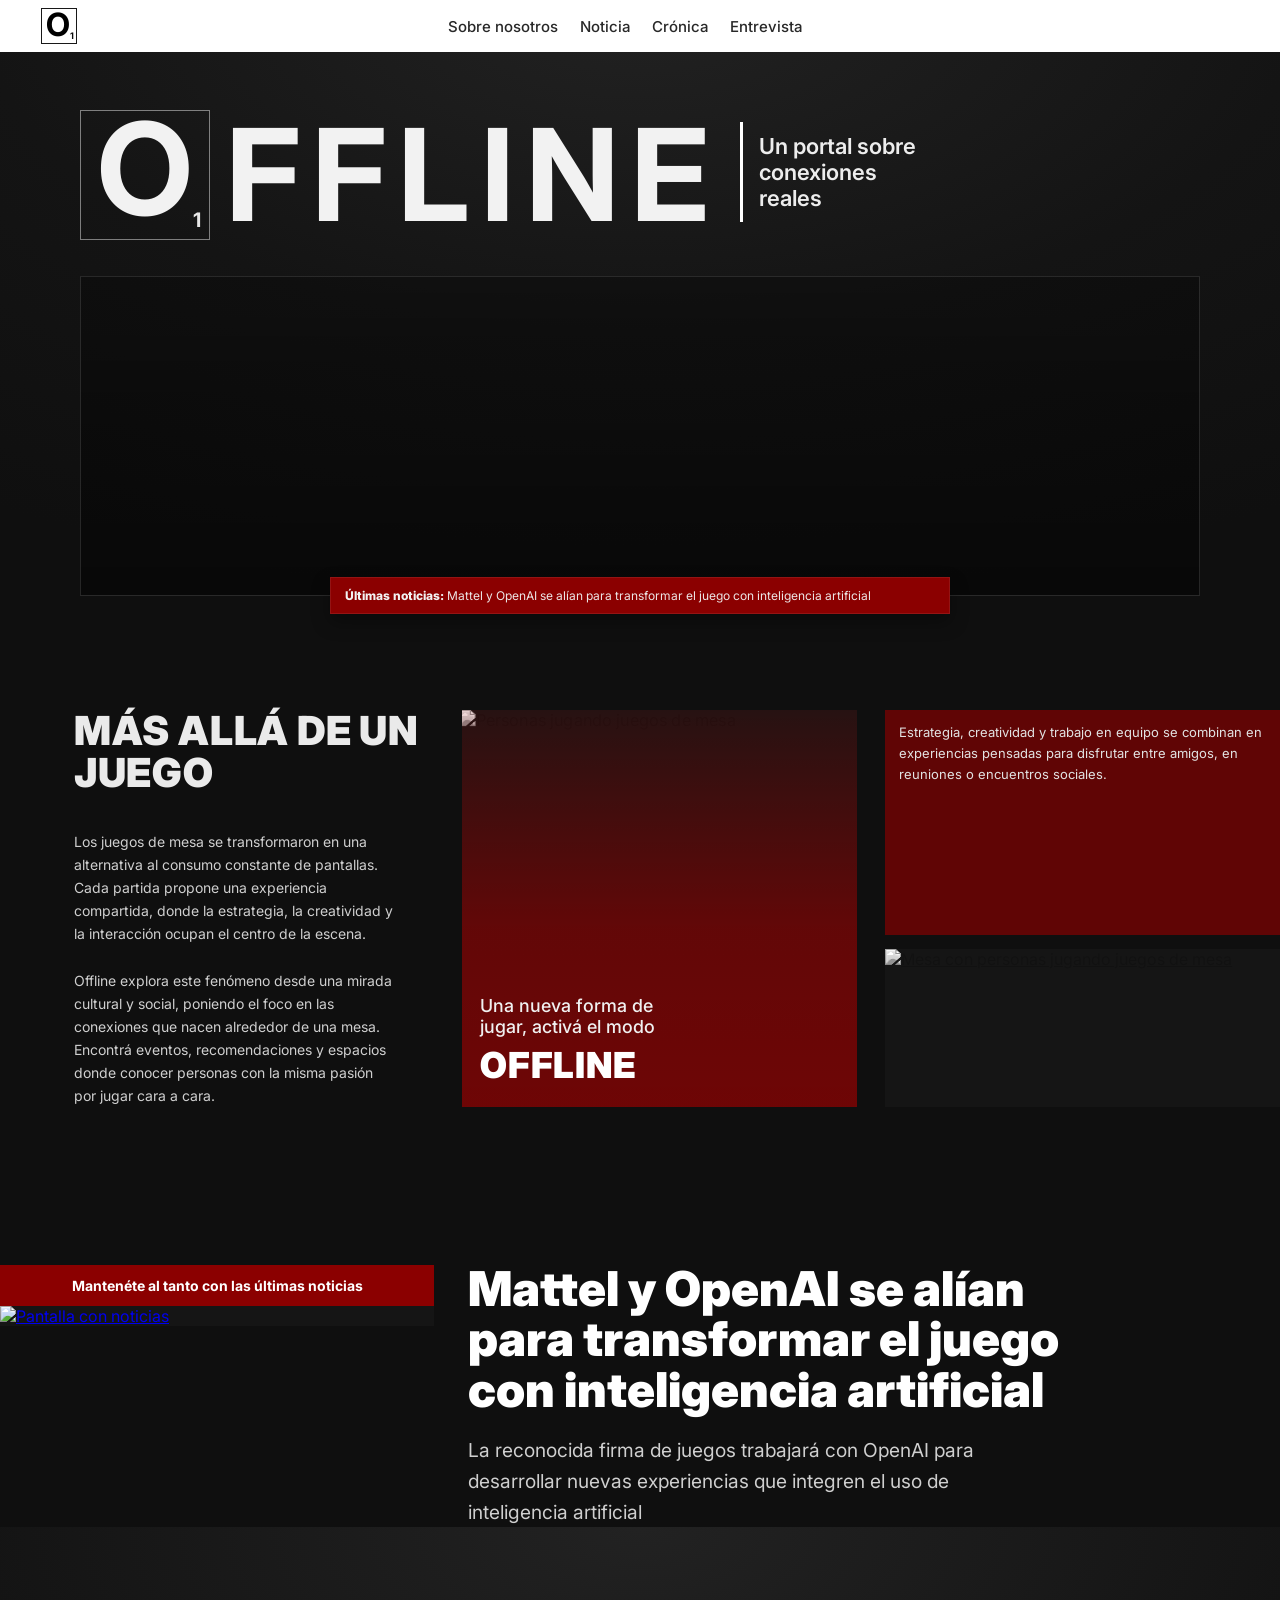
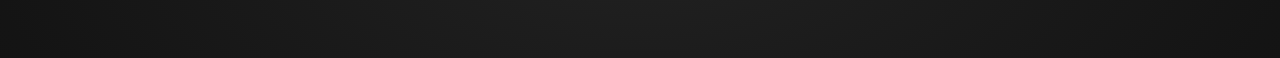
==== index.html @ 114211fa "feat: index sections" ====
<!doctype html>
<html lang="es">
<head>
  <meta charset="utf-8" />
  <meta name="viewport" content="width=device-width,initial-scale=1" />
  <title>OFFLINE</title>
  <link rel="stylesheet" href="styles.css" />
  <link rel="preconnect" href="https://fonts.googleapis.com">
  <link rel="preconnect" href="https://fonts.gstatic.com" crossorigin>
  <link href="https://fonts.googleapis.com/css2?family=Inter:ital,opsz,wght@0,14..32,100..900;1,14..32,100..900&display=swap" rel="stylesheet">
</head>
<body>
  <header class="topbar">
    <a class="return" href="index.html">
    <div class="topbar-inner">
      <div class="lit-logo" aria-label="Logo">
          <span>O</span>
          <b>1</b>
        </div>
        </a>

      <nav class="nav" aria-label="Primary">
        <a href="#">Sobre nosotros</a>
        <a href="./news.html">Noticia</a>
        <a href="#">Crónica</a>
        <a href="#">Entrevista</a>
      </nav>

      <div class="dots" aria-hidden="true">
        <a href="https://tiktok.com/@arijusid_" target="_blank" rel="noopener" aria-label="TikTok"><div class="tik"></div></a>
        <a href="https://instagram.com/arijusid_" target="_blank" rel="noopener" aria-label="Instagram"><div class="ig" ></div></a>
      </div>
    </div>
  </header>

  <main class="wrap">

    <section class="hero-head">
      <div class="brand">
        <div class="big-logo" aria-label="Logo">
          <span>O</span>
          <b>1</b>
        </div>

        <div class="offline" aria-label="OFFLINE wordmark">FFLINE</div>
      </div>

      <aside class="tagline">
        <p class="t1" >Un portal sobre <br>conexiones<br />reales</p>
      </aside>
    </section>

    <section class="hero" aria-label="Hero image">
      <div class="hero-img" role="img" aria-label="People at a table in a store"></div>

      <div class="latest">
        <b>Últimas noticias:</b>
        <span> Mattel y OpenAI se alían para transformar el juego con inteligencia artificial</span>
      </div>
    </section>
      </main>

    <section class="offline-news-section" aria-label="Offline - artículos y noticias">
  <div class="offline-news-grid">
    <!-- Columna izquierda (texto) -->
    <article class="offline-card offline-card--intro">
      <h3 class="offline-kicker">MÁS ALLÁ DE UN<br />JUEGO</h3>
      <p>
        Los juegos de mesa se transformaron en una alternativa al consumo constante de
        pantallas. Cada partida propone una experiencia compartida, donde la estrategia,
        la creatividad y la interacción ocupan el centro de la escena. <br><br>Offline explora este
        fenómeno desde una mirada cultural y social, poniendo el foco en las conexiones que
        nacen alrededor de una mesa. Encontrá eventos, recomendaciones y espacios donde
        conocer personas con la misma pasión por jugar cara a cara.
      </p>
    </article>

    <!-- Centro (imagen + overlay) -->
    <article class="offline-card offline-card--hero">
      <a class="offline-hero" href="#" aria-label="Una nueva forma de jugar, activá el modo OFFLINE">
        <img
          class="offline-hero__img"
          src="https://encrypted-tbn0.gstatic.com/images?q=tbn:ANd9GcQI-SzyWmadQsHoqx1AhTGXvBZ2MZDv_n5WEA&s"
          alt="Personas jugando juegos de mesa"
          loading="lazy"
          decoding="async"
        />
        <div class="offline-hero__overlay">
          <p class="offline-hero__title">Una nueva forma de<br />jugar, activá el modo</p>
          <p class="offline-hero__word">OFFLINE</p>
        </div>
      </a>
    </article>

    <!-- Derecha (texto + imagen) -->
    <article class="offline-card offline-card--side">
      <p class="offline-side__text">
        Estrategia, creatividad y trabajo en equipo se combinan en experiencias pensadas
        para disfrutar entre amigos, en reuniones o encuentros sociales.
      </p>

      <a class="offline-side__media" href="#" aria-label="Ver nota destacada">
        <img
          src="https://encrypted-tbn0.gstatic.com/images?q=tbn:ANd9GcRiUZeeAy7j-JDXgFXFmB9v5DwqqaVzf4krqQ&s"
          alt="Mesa con personas jugando juegos de mesa"
          loading="lazy"
          decoding="async"
        />
      </a>
    </article>

    <!-- Abajo izquierda (barra roja + imagen) -->
    <article class="offline-card offline-card--updates">
      <div class="offline-updates__bar">Mantenéte al tanto con las últimas noticias</div>
      <a class="offline-updates__media" href="news.html" aria-label="Últimas noticias">
        <img
          src="https://eddis.edu.ar/wp-content/uploads/2025/09/imagen_redimensionada_1757893148246.jpg"
          alt="Pantalla con noticias"
          loading="lazy"
          decoding="async"
          style="    margin-right: 100px;
"
        />
      </a>
    </article>

    <!-- Abajo derecha (titular + bajada) -->
    <article class="offline-card offline-card--headline">
      <h3>Mattel y OpenAI se alían<br />para transformar el juego<br />con inteligencia artificial</h3>
      <p>
        La reconocida firma de juegos trabajará con OpenAI para desarrollar nuevas experiencias que
        integren el uso de inteligencia artificial
      </p>
    </article>
  </div>
</section>
</body>
</html>
---- styles.css ----
:root{
  --bg:#141414;
  --bg2:#0f0f0f;
  --text:#f2f2f2;
  --muted:#bdbdbd;
  --red:#8b0000;
  --line:rgba(255,255,255,.25);
}

*{box-sizing:border-box}
body{
  margin:0;
  font-family: "Inter", Helvetica, sans-serif;
  background: radial-gradient(1200px 600px at 50% 0%, #222 0%, var(--bg) 55%, var(--bg2) 100%);
  color:var(--text);
}

/* ===== top header ===== */
.topbar{
  background:#fff;
  color:#111;
  padding:8px 16px;
  position:fixed;
  width: 100%;
  z-index: 100;
}
.topbar-inner{
  max-width:100%;
  margin: 0 2%;
  display:flex;
  align-items:center;
  gap:18px;
}
.lit-logo{
  width:36px;height:36px;
  border:1px solid rgb(24, 24, 24);
  display:grid;
  place-items:center;
  position:relative;
}
.lit-logo span{
  font-size:32px;
  font-weight:bold;
  letter-spacing:1px;
  transform:translateY(-4px);
}
.lit-logo b{
  position:absolute;
  right:2px; bottom:2px;
  font-size:9px;
  font-weight:700;
  opacity:.95;
}

.nav{
  margin-left:auto;
  display:flex;
  gap:22px;
  font-size:15px;
    font-weight: 500;

}
.nav a{
  color:#111;
  text-decoration:none;
  opacity:.9;
}
.nav a:hover{ text-decoration:underline; }

.dots{
  margin-left:auto;
  display:flex;
  gap:10px;
  align-items:center;
}

.tik{
    width:28px;
    height:28px;
    border-radius: 50%;
   background-image: url("https://i.pinimg.com/736x/8e/55/0f/8e550f59109f90f441f75f0cbeba7270.jpg"); 
  background-size: cover;
  background-repeat: no-repeat;
}
.ig{
    width:28px;
    height:28px;
    border-radius: 50%;
   background-image:url("https://i.pinimg.com/736x/c6/3c/b1/c63cb142a2094c7c475226e17549b709.jpg"); 
  background-size: cover;
  background-repeat: no-repeat;
}
/* ===== main frame ===== */
.wrap{
  max-width:90%;
  margin:0 auto;
  padding:100px 16px 50px;
  position:relative;
}

/* left vertical text */
.side{
  position:fixed;
  top:80%;
  padding: 2%;
  width: 90px;
  writing-mode:vertical-rl;
  transform:rotate(180deg);
  font-size:16px;
  color:#dcdcdc;
  opacity:.9;
  letter-spacing:.6px;
}

/* ===== hero header ===== */
.hero-head{
  display:flex;
  align-items:flex-start;
  margin-top:10px;
  width: 900px;
}

.brand{
  display:flex;
  align-items:center;
  gap:16px;
  flex:1 1 auto;
  min-width:0;
}

.big-logo{
  width:130px;height:130px;
  border:1px solid rgba(255,255,255,.45);
  display:grid;
  place-items:center;
  position:relative;
}
.big-logo span{
  font-size:128px;
  font-weight:bold;
  letter-spacing:1px;
  transform:translateY(-20px);
}
.big-logo b{
  position:absolute;
  right:8px; bottom:7px;
  font-size:20px;
  font-weight:700;
  opacity:.95;
}

.offline{
  font-size:128px;
  font-weight:bold;
  letter-spacing:12px;
  line-height:1;
  white-space:nowrap;
}

.tagline{
  width:240px;
  height: 100px;
  display: flex;
  align-items: center;
  padding-left:16px;
  border-left:3px solid rgb(255, 255, 255);
  margin-top:12px;
  color:#ededed;
}
.tagline .t1{
  font-size:22px;
  font-weight: 600;
}


/* ===== hero image area ===== */
.hero{
  margin-top:18px;
  padding-top:18px;
  position:relative;
}

.hero-img{
  height:320px;
  background:
    linear-gradient(180deg, rgba(0,0,0,.25), rgba(0,0,0,.45)),
    url("https://images.unsplash.com/photo-1521737604893-d14cc237f11d?auto=format&fit=crop&w=1400&q=60");
  background-size:cover;
  background-position:center;
  border:1px solid rgba(255,255,255,.12);
}

.latest{
  position:absolute;
  left:50%;
  transform:translateX(-50%);
  bottom:-18px;
  width:min(620px, 92%);
  background:var(--red);
  padding:10px 14px;
  font-size:12px;
  border:1px solid rgba(255,255,255,.08);
  box-shadow:0 8px 18px rgba(0,0,0,.35);
}
.latest b{font-weight:800}
.latest span{opacity:.95}

.latest-news{
  position:absolute;
  left:50%;
  transform:translateX(-50%);
  bottom:15px;
  width:min(620px, 40%);
  background:var(--red);
  padding:10px 14px;
  font-size:12px;
  border:1px solid rgba(255,255,255,.08);
  box-shadow:0 8px 18px rgba(0,0,0,.35);

}
/* ===== article heading ===== */
.content{
  margin-top:52px;
  text-align:center;
}
.content h2{
  margin:0 0 10px 0;
  font-size:20px;
  letter-spacing:.8px;
}
.content p{
  margin:0 auto;
  max-width:650px;
  color:var(--muted);
  font-size:14px;
  line-height:1.9;
}

/* ===== 3 columns ===== */
.cards{
  margin-top:34px;
  display:grid;
  grid-template-columns:repeat(3, 1fr);
  gap:28px;
  align-items:start;
  text-align:center;
}
.card .star{
  width:34px;height:34px;
  margin:0 auto 14px;
  background:#7a0000;
  clip-path: polygon(
    50% 0%,
    61% 35%,
    98% 35%,
    68% 57%,
    79% 91%,
    50% 70%,
    21% 91%,
    32% 57%,
    2% 35%,
    39% 35%
  );
  box-shadow:0 0 0 1px rgba(255,255,255,.1) inset;
}
.card h3{
  margin:0;
  font-size:16px;
  letter-spacing:.8px;
  font-weight:600;
  text-transform:uppercase;
}
.card p{
  margin:10px auto 0;
  font-size:14px;
  color:var(--muted);
  line-height:1.75;
  max-width:260px;
}

/* ===== responsive ===== */
@media (max-width:820px){
  .offline{font-size:44px; letter-spacing:10px;}
  .tagline{width:200px;}
  .side{display:none;}
}
@media (max-width:640px){
  .topbar-inner{gap:10px}
  .nav{display:none;}
  .hero-head{flex-direction:column; align-items:flex-start;}
  .tagline{
    width:100%;
    border-left:0;
    padding-left:0;
    border-top:2px solid rgba(255,255,255,.35);
    padding-top:10px;
  }
  .cards{grid-template-columns:1fr; gap:18px;}
}

/* =========================
   NEWS / ARTICLE VIEW
   Append below existing CSS
   ========================= */

.nav a.is-active{
  text-decoration:underline;
}

/* header area for article page */
.news-head{
  display:flex;
  justify-content:space-between;
  align-items:flex-end;
  gap:18px;
  margin-top:0px;
  padding-bottom:14px;
  border-bottom:1px solid var(--line);
}

.brand.compact{
  gap:14px;
}
.brand.compact .big-logo{
  width:62px;
  height:62px;
}
.brand.compact .big-logo span{ font-size:44px; }
.brand.compact .big-logo b{ right:7px; bottom:6px; }

.wordmark .offline.small{
  font-size:34px;
  letter-spacing:10px;
}
.wordmark .sub{
  margin-top:4px;
  font-size:11px;
  color:var(--muted);
  font-weight:600;
}

.crumbs{
  font-size:13px;
  color:var(--muted);
  white-space:nowrap;
}
.crumbs a{
  color:#e7e7e7;
  text-decoration:none;
}
.crumbs a:hover{ text-decoration:underline; }
.crumbs span{ margin:0 6px; opacity:.6; }
.crumbs strong{ color:#fff; }

/* article hero */
.article-hero{
  margin-top:18px;
  position:relative;
}
.article-media{
  height:300px;
  background:
    linear-gradient(180deg, rgba(0,0,0,.15), rgba(0,0,0,.65)),
    url("https://images.unsplash.com/photo-1521737604893-d14cc237f11d?auto=format&fit=crop&w=1600&q=60");
  background-size:cover;
  background-position:center;
}

.epigra{
  padding-bottom: 20px;
  color: var(--muted);
}
.article-strip{
  display:flex;
  gap:10px;
  align-items:center;
  justify-content:flex-start;
  width:100%;
  margin-bottom: 2%;
  background:var(--red);
  padding:10px 14px;
  border:1px solid rgba(255,255,255,.08);
  box-shadow:0 8px 18px rgba(0,0,0,.35);
}
.pill{
  font-size:10px;
  letter-spacing:1px;
  font-weight:900;
  padding:4px 8px;
  background:rgba(0,0,0,.25);
  border:1px solid rgba(255,255,255,.15);
}
.meta{
  font-size:12px;
  opacity:.95;
}

/* article container */
.article{
  margin-top:30px;
}
.article-title{
  margin:0;
  max-width:760px;
}
.article-title h1{
  margin:0 0 10px 0;
  font-size:40px;
  letter-spacing:.3px;
  font-weight:700;
}
.article-title .deck{
  color:var(--muted);
  font-size:12px;
  line-height:1.6;
}

/* two-column layout (aside + body) */
.article-grid{
  display:grid;
  grid-template-columns: 260px 1fr;
  gap:28px;
  align-items:start;
  margin-top:18px;
}

.article-aside{
  position:sticky;
  top:18px;
  align-self:start;
}

.aside-box{
  border:1px solid rgba(255,255,255,.12);
  background:rgba(255,255,255,.03);
  padding:14px;
  margin-bottom:14px;
}
.aside-box h3{
  margin:0 0 10px 0;
  font-size:14px;
  letter-spacing:1px;
  text-transform:uppercase;
  font-weight:900;
}
.aside-list{
  margin:0;
  padding:0;
  list-style:none;
}
.aside-list li + li{ margin-top:10px; }
.aside-list a{
  color:#eaeaea;
  text-decoration:none;
  font-size:12px;
  line-height:1.45;
  opacity:.9;
}
.aside-list a:hover{ text-decoration:underline; }

.share{
  display:flex;
  gap:10px;
}
.share-btn{
  width:38px;height:38px;
  display:grid;
  place-items:center;
  text-decoration:none;
  color:#fff;
  font-weight:900;
  border:1px solid rgba(255,255,255,.18);
  background:rgba(0,0,0,.25);
}
.share-btn:hover{
  border-color:rgba(255,255,255,.35);
  background:rgba(0,0,0,.35);
}

/* article body */
.article-body{
  border:1px solid rgba(255,255,255,.10);
  background:rgba(0,0,0,.10);
  padding:18px 18px 16px;
}
.article-body p{
  margin:0 0 12px 0;
  color:#d8d8d8;
  font-size:16px;
  line-height:1.95;
  font-weight: 500;
}
.article-body .lead{
  font-size:20px;
  color: var(--muted);
  margin-bottom: 4%;
  font-weight: 600;
}
.article-body h2{
  margin:16px 0 8px;
  font-size:14px;
  letter-spacing:.8px;
  text-transform:uppercase;
}

.quote{
  margin:14px 0;
  padding:12px 14px;
  border-left:4px var(--red) solid;
  background:rgba(255,255,255,.04);
  color:#fff;
  font-size:15px;
  line-height:1.7;
  font-style:italic;
}

/* callout with star */
.article-callout{
  margin:14px 0 16px;
  display:flex;
  gap:12px;
  align-items:flex-start;
  padding:14px;
  background:rgba(139,0,0,.12);
  border:1px solid rgba(139,0,0,.35);
}
.callout-star{
  width:28px;height:28px;
  background:#7a0000;
  clip-path: polygon(
    50% 0%,
    61% 35%,
    98% 35%,
    68% 57%,
    79% 91%,
    50% 70%,
    21% 91%,
    32% 57%,
    2% 35%,
    39% 35%
  );
  flex:0 0 auto;
}
.article-callout h3{
  margin:0 0 4px;
  font-size:11px;
  letter-spacing:1px;
  text-transform:uppercase;
  font-weight:900;
}
.article-callout p{
  margin:0;
  color:#d8d8d8;
  font-size:12px;
}

/* mini gallery */
.gallery{
  display:grid;
  grid-template-columns:repeat(3, 1fr);
  gap:10px;
  margin-top:8px;
}
.gallery .g{
  height:90px;
  border:1px solid rgba(255,255,255,.12);
  background:
    linear-gradient(180deg, rgba(0,0,0,.15), rgba(0,0,0,.55)),
    url("https://images.unsplash.com/photo-1521737604893-d14cc237f11d?auto=format&fit=crop&w=900&q=60");
  background-size:cover;
  background-position:center;
  background-repeat: no-repeat;
  filter:grayscale(100%);
}

.sep{
  margin:16px 0 12px;
  border:0;
  border-top:1px solid var(--line);
  opacity:.8;
}

.article-footer{
  display:flex;
  align-items:center;
  justify-content:space-between;
  gap:12px;
  flex-wrap:wrap;
}
.tags{
  display:flex;
  gap:8px;
  flex-wrap:wrap;
}
.tags a{
  color:#fff;
  text-decoration:none;
  font-size:12px;
  padding:5px 8px;
  background:rgba(0,0,0,.25);
  border:1px solid rgba(255,255,255,.14);
}
.tags a:hover{ border-color:rgba(255,255,255,.3); }

.back{
  color:#fff;
  text-decoration:none;
  font-size:14px;
  opacity:.95;
}
.back:hover{ text-decoration:underline; }
.return{
  color:#000000;
  text-decoration:none;

}

.offline-news-section { 
  padding-top: 5%;
    color: #eaeaea;
  }

  .offline-news-grid {
    display: grid;
    grid-template-columns: 1.1fr 1fr 1fr;
    grid-template-areas:
      "intro hero side"
      "updates headline headline";
    gap: clamp(16px, 2.2vw, 28px);
    align-items: start;
  }

  .offline-card {
    min-width: 0;
    height: 100%;
  }

  .offline-card--intro {
    grid-area: intro;
    max-width: 520px;
    padding-left: 17%;
  }

  .offline-kicker {
    margin: 0 0 14px;
    font-size:2.5rem;
    line-height: 1.05;
    font-weight: 900;
    letter-spacing: 0.02em;
    text-transform: uppercase;
  }

  .offline-card--intro p {
    margin: 0;
    color: #cfcfcf;
    font-size: clamp(14px, 1.05vw, 16px);
    line-height: 1.65;
    margin-top: 10%;
    padding-right: 10%;
  }

  .offline-card--hero {
    grid-area: hero;
  }

  .offline-hero {
    position: relative;
    display: block;
    overflow: hidden;
    text-decoration: none;
    background: #151515;
    aspect-ratio: 1 / 1;
    height: 100%;
    width: 100%;
  }

  .offline-hero__img {
    width: 100%;
    height: 100%;
    object-fit: cover;
    filter: grayscale(100%);
    transform: scale(1.02);
  }

  .offline-hero__overlay {
    position: absolute;
    inset: 0;
    height: 100%;
    display: flex;
    flex-direction: column;
    justify-content: flex-end;
    padding: 18px 18px 20px;
    background: linear-gradient(180deg, rgba(140, 0, 0, 0.15) 0%, rgba(140, 0, 0, 0.65) 55%, rgba(140, 0, 0, 0.75) 100%);
  }

  .offline-hero__title {
    margin: 0 0 6px;
    font-size: clamp(16px, 1.4vw, 22px);
    color: #f0f0f0;
    line-height: 1.15;
    font-weight: 500;
  }

  .offline-hero__word {
    margin: 0;
    font-size: clamp(30px, 2.8vw, 44px);
    font-weight: 900;
    letter-spacing: 0.02em;
    color: #ffffff;
  }

  .offline-card--side {
    grid-area: side;
    display: grid;
    gap: 14px;
  }

  .offline-side__text {
    margin: 0;
    font-size: clamp(13px, 1vw, 15px);
    line-height: 1.6;
    color: #e2e2e2;
    background:  rgba(140, 0, 0, 0.65);
    padding: 12px 14px;
  }

  .offline-side__media {
    display: block;
    overflow: hidden;
    background: #151515;
  }

  .offline-side__media img {
    width: 100%;
    height: auto;
    display: block;
    filter: grayscale(100%);
  }

  .offline-card--updates {
    grid-area: updates;
        margin-top: 30%;
        margin-bottom: 30%;

  }

  .offline-updates__bar {
    background: #8b0000;
    color: #ffffff;
    font-weight: 700;
    padding: 12px 14px;
    font-size: 14px;
    text-align: center;
  }

  .offline-updates__media {
    display: block;
    overflow: hidden;
    background: #151515;
    
  }

  .offline-updates__media img {
    width: 100%;
    height: auto;
    margin-right: 50px;
  }

  .offline-card--headline {
    grid-area: headline;
    padding: 8px 6px 0;
    width: 
    100%;
  }

  .offline-card--headline h3 {
    margin: 0 0 12px;
    font-size: 3rem;
    line-height: 1.05;
    font-weight: 900;
    color: #ffffff;
    margin-top: 15%;

  }

  .offline-card--headline p {
    margin: 0;
    color: #cfcfcf;
    font-size: 1.2rem;
    line-height: 1.6;
    max-width: 720px;
    width: 70%;
    margin-top: 20px;
  }

  @media (max-width: 980px) {
    .offline-news-grid {
      grid-template-columns: 1fr;
      grid-template-areas:
        "hero"
        "intro"
        "side"
        "headline"
        "updates";
    }

    .offline-card--intro,
    .offline-card--headline p {
      max-width: none;
    }

    .offline-card--headline {
      padding: 0;
    }
  }

/* responsive */
@media (max-width:900px){
  .article-grid{ grid-template-columns: 1fr; }
  .article-aside{ position:static; }
  .gallery{ grid-template-columns:1fr; }
  .gallery .g{ height:140px; }
}
@media (max-width:640px){
  .news-head{ align-items:flex-start; flex-direction:column; }
  .wordmark .offline.small{ font-size:30px; letter-spacing:9px; }
  .article-media{ height:240px; }
}
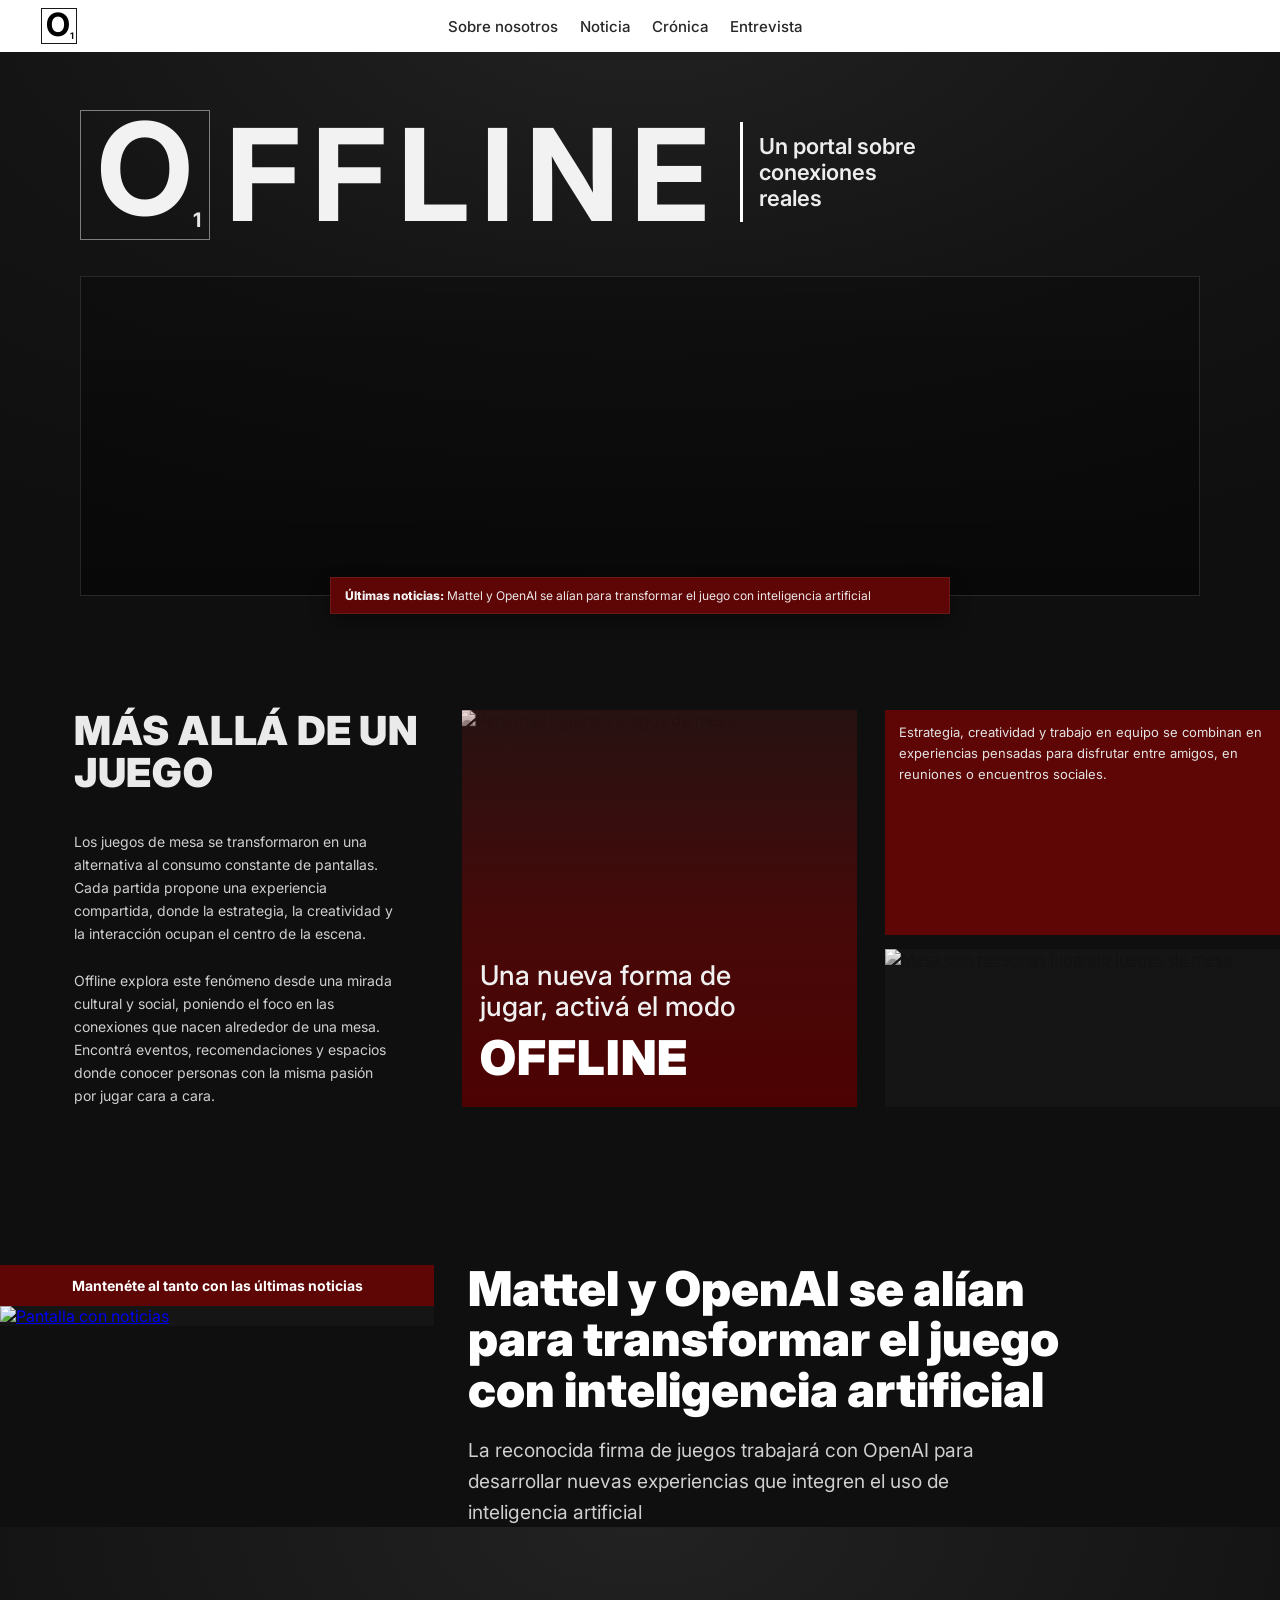
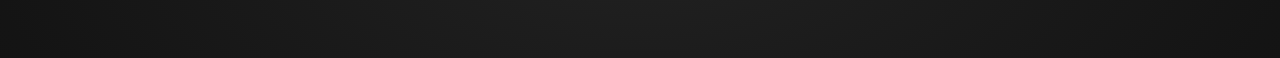
==== commit 7751b047: "feat: change social media" ====
--- a/index.html
+++ b/index.html
@@ -27,8 +27,8 @@
       </nav>
 
       <div class="dots" aria-hidden="true">
-        <a href="https://tiktok.com/@arijusid_" target="_blank" rel="noopener" aria-label="TikTok"><div class="tik"></div></a>
-        <a href="https://instagram.com/arijusid_" target="_blank" rel="noopener" aria-label="Instagram"><div class="ig" ></div></a>
+        <a href="https://tiktok.com/@offline.board" target="_blank" rel="noopener" aria-label="TikTok"><div class="tik"></div></a>
+        <a href="https://instagram.com/offline.board" target="_blank" rel="noopener" aria-label="Instagram"><div class="ig" ></div></a>
       </div>
     </div>
   </header>
--- a/styles.css
+++ b/styles.css
@@ -3,7 +3,7 @@
   --bg2:#0f0f0f;
   --text:#f2f2f2;
   --muted:#bdbdbd;
-  --red:#8b0000;
+  --red:#5e0606;
   --line:rgba(255,255,255,.25);
 }
 
@@ -248,7 +248,7 @@
 .card .star{
   width:34px;height:34px;
   margin:0 auto 14px;
-  background:#7a0000;
+  background:var(--red);
   clip-path: polygon(
     50% 0%,
     61% 35%,
@@ -690,12 +690,12 @@
     flex-direction: column;
     justify-content: flex-end;
     padding: 18px 18px 20px;
-    background: linear-gradient(180deg, rgba(140, 0, 0, 0.15) 0%, rgba(140, 0, 0, 0.65) 55%, rgba(140, 0, 0, 0.75) 100%);
+    background: linear-gradient(180deg, rgba(140, 0, 0, 0.15) 0%, rgba(98, 2, 2, 0.65) 55%, rgba(77, 2, 2, 2) 100%);
   }
 
   .offline-hero__title {
     margin: 0 0 6px;
-    font-size: clamp(16px, 1.4vw, 22px);
+    font-size: 1.7rem;
     color: #f0f0f0;
     line-height: 1.15;
     font-weight: 500;
@@ -703,7 +703,7 @@
 
   .offline-hero__word {
     margin: 0;
-    font-size: clamp(30px, 2.8vw, 44px);
+    font-size: 3rem;
     font-weight: 900;
     letter-spacing: 0.02em;
     color: #ffffff;
@@ -720,7 +720,7 @@
     font-size: clamp(13px, 1vw, 15px);
     line-height: 1.6;
     color: #e2e2e2;
-    background:  rgba(140, 0, 0, 0.65);
+    background:  var(--red);
     padding: 12px 14px;
   }
 
@@ -745,7 +745,7 @@
   }
 
   .offline-updates__bar {
-    background: #8b0000;
+    background: var(--red);
     color: #ffffff;
     font-weight: 700;
     padding: 12px 14px;
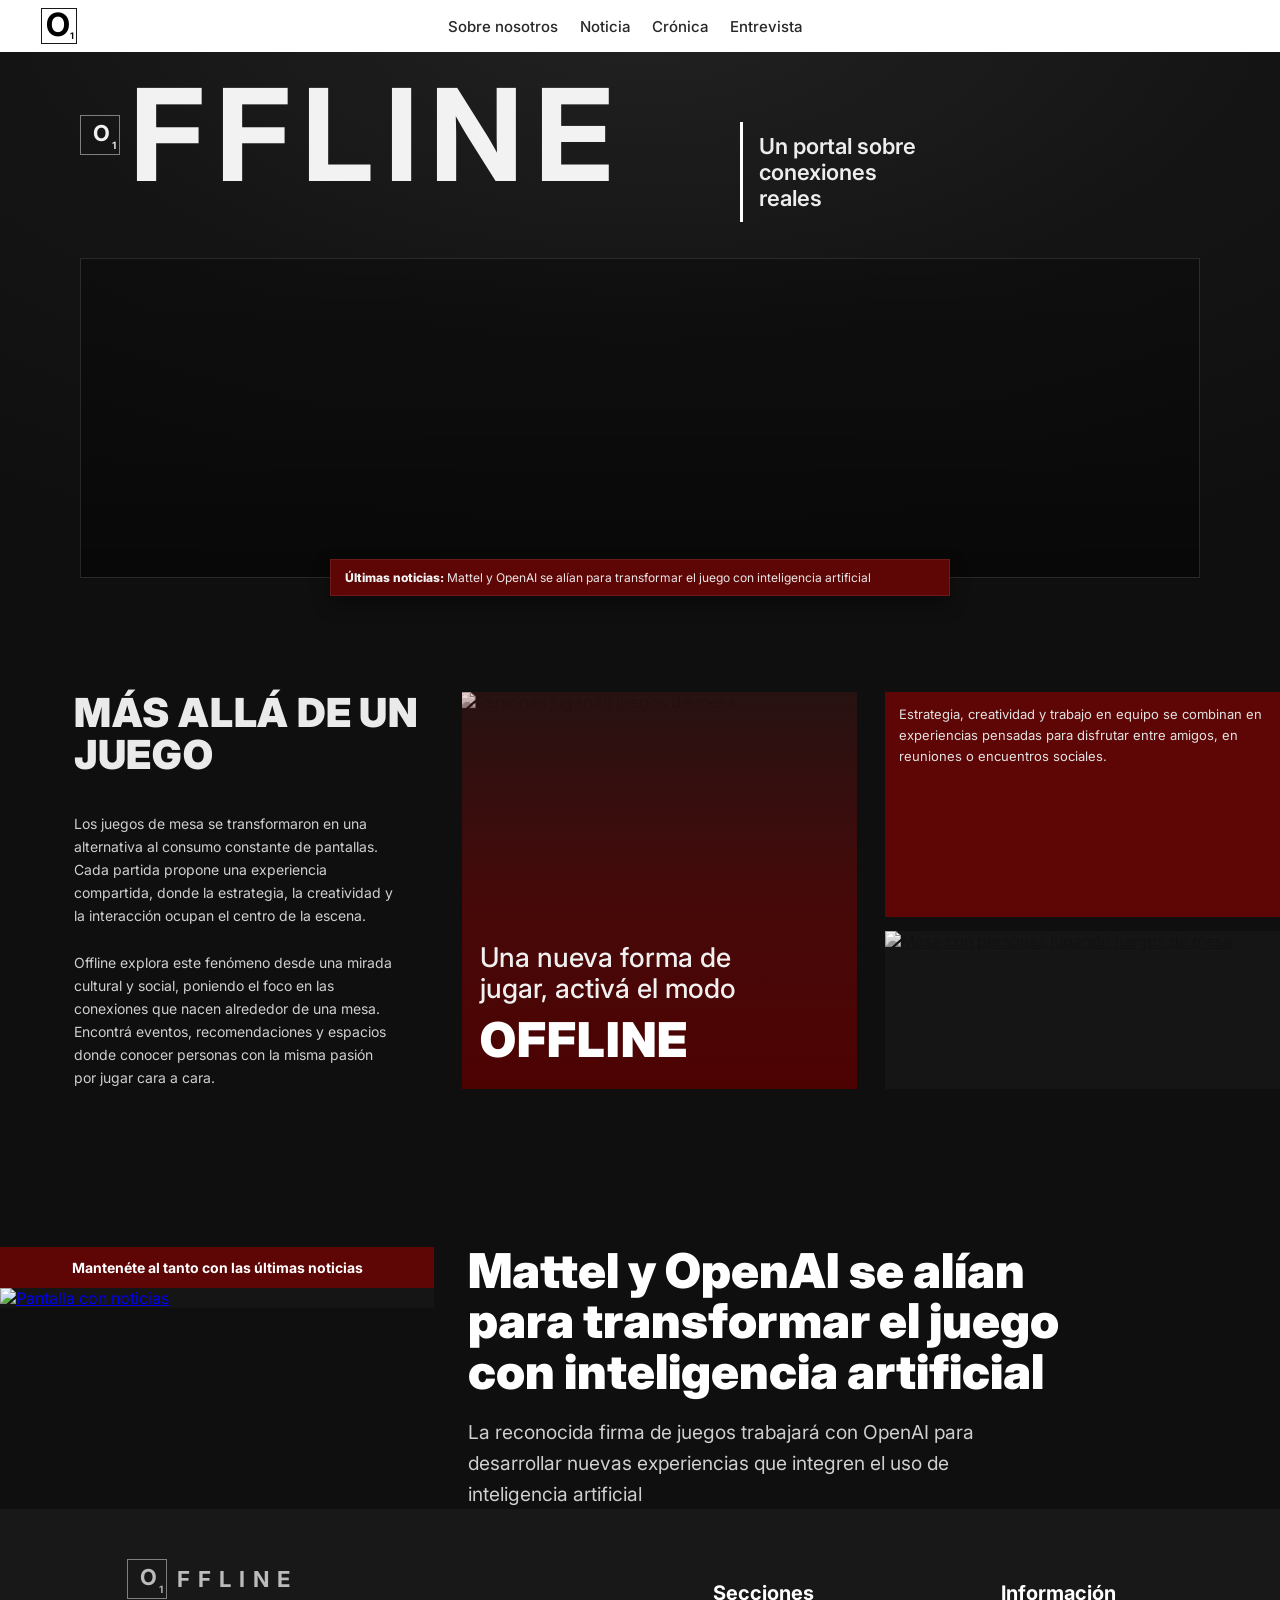
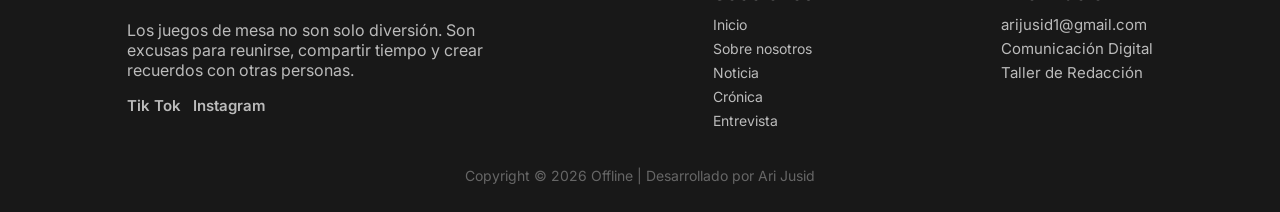
==== commit 8de968df: "feat: adding footer" ====
--- a/index.html
+++ b/index.html
@@ -20,7 +20,7 @@
         </a>
 
       <nav class="nav" aria-label="Primary">
-        <a href="#">Sobre nosotros</a>
+        <a href="./about.html">Sobre nosotros</a>
         <a href="./news.html">Noticia</a>
         <a href="#">Crónica</a>
         <a href="#">Entrevista</a>
@@ -134,5 +134,51 @@
     </article>
   </div>
 </section>
+<footer class="main-footer">
+        <div class="footer-inner">
+            <div class="footer-brand">
+                 <section class="brand-footer">
+                    <div class="brand">
+                      <div class="big-logo" aria-label="Logo">
+                        <span>O</span>
+                        <b>1</b>
+                      </div>
+                  
+                      <div class="offline" aria-label="OFFLINE wordmark">FFLINE</div>
+                    </div>
+                
+                    <aside class="tagline">
+                      <p class="t1" >Un portal sobre <br>conexiones<br />reales</p>
+                    </aside>
+                </section>
+                <p>Los juegos de mesa no son solo diversión. Son excusas para reunirse, compartir tiempo y crear recuerdos con otras personas.</p>
+                <div class="footer-socials">
+                    <a href="https://tiktok.com/@offline.board">Tik Tok</a>
+                    <a href="https://instagram.com/offline.board">Instagram</a>
+                </div>
+            </div>
+            <div class="footer-links">
+                <h4>Secciones</h4>
+                <ul>
+                    <li><a href="index.html">Inicio</a></li>
+                    <li><a href="about.html">Sobre nosotros</a></li>
+                    <li><a href="news.html">Noticia</a></li>
+                    <li><a href="#">Crónica</a></li>
+                    <li><a href="#">Entrevista</a></li>
+                </ul>
+            </div>
+            <div class="footer-contact">
+                <h4>Información</h4>
+                <ul>
+                    <li>arijusid1@gmail.com</li>
+                    <li>Comunicación Digital</li>
+                    <li>Taller de Redacción</li>
+                </ul>
+            </div>
+        </div>
+        <div class="footer-copy">
+            Copyright © 2026 Offline | Desarrollado por Ari Jusid
+        </div>
+    </footer>
 </body>
 </html>
--- a/styles.css
+++ b/styles.css
@@ -825,4 +825,347 @@
   .news-head{ align-items:flex-start; flex-direction:column; }
   .wordmark .offline.small{ font-size:30px; letter-spacing:9px; }
   .article-media{ height:240px; }
+}
+
+/* about */
+
+body.about-dark {
+    background: #111;
+    color: #fff;
+    font-family: 'Inter', Arial, sans-serif;
+    margin: 0;
+}
+
+.main-nav {
+    display: flex;
+    align-items: center;
+    justify-content: space-between;
+    padding: 24px 5vw;
+    background: transparent;
+}
+
+.main-nav ul {
+    display: flex;
+    gap: 30px;
+    list-style: none;
+}
+
+.main-nav li a,
+.main-nav .btn-contact {
+    color: #fff;
+    text-decoration: none;
+    font-weight: 500;
+}
+
+.main-nav .btn-contact {
+    background: none;
+    border: 2px solid #fff;
+    padding: 7px 20px;
+    border-radius: 25px;
+    transition: background .2s;
+}
+
+.main-nav .btn-contact:hover {
+    background: #fff;
+    color: #111;
+}
+
+.main-nav .active a {
+    color: #c9fd6c;
+}
+
+.about-header {
+    background: linear-gradient(rgba(0,0,0,0.8),rgba(0,0,0,.9)), url('.../header-bg.jpg') center/cover no-repeat;
+    padding-bottom: 60px;
+}
+
+.about-hero-content {
+    text-align: center;
+    padding: 100px 0 30px;
+}
+
+.about-hero-content h1 {
+    font-size: 54px;
+    margin: 0;
+    font-weight: 700;
+}
+
+.breadcrumb {
+    color: #bbb;
+    margin-top: 12px;
+}
+
+.about-intro {
+    display: flex;
+    align-items: center;
+    gap: 40px;
+    max-width: 1100px;
+    margin: 60px auto;
+    padding: 0 5vw;
+}
+
+.about-img {
+    width: 350px;
+    aspect-ratio: 4/3;
+    object-fit: cover;
+    border-radius: 14px;
+}
+
+.about-intro h4 {
+    color: #c9fd6c;
+    margin-bottom: 8px;
+    margin-top: 0;
+}
+
+.about-intro h2 {
+    font-size: 36px;
+    margin: 8px 0 18px;
+}
+
+.about-intro p {
+    color: #bbb;
+    margin-bottom: 22px;
+}
+
+.btn-main {
+    display: inline-block;
+    padding: 9px 32px;
+    background: #c9fd6c;
+    color: #111;
+    border-radius: 25px;
+    text-decoration: none;
+    font-weight: 600;
+    transition: filter .2s;
+}
+
+.btn-main:hover {
+    filter: brightness(.9);
+}
+
+.about-skills {
+    display: flex;
+    justify-content: center;
+    align-items: flex-start;
+    gap: 80px;
+    max-width: 1100px;
+    margin: 60px auto;
+    padding: 0 5vw;
+}
+
+.skills-left, .skills-right {
+    flex: 1;
+}
+
+.skill-bar {
+    margin-bottom: 18px;
+}
+
+.skill-bar span {
+    display: inline-block;
+    min-width: 120px;
+}
+
+.skill-bar .bar {
+    display: inline-block;
+    width: 150px;
+    background: #222;
+    height: 8px;
+    vertical-align: middle;
+    margin: 0 12px;
+    border-radius: 5px;
+    position: relative;
+}
+
+.skill-bar .fill {
+    height: 8px;
+    background: #c9fd6c;
+    border-radius: 5px;
+}
+
+.skill-bar .percent {
+    min-width: 38px;
+    display: inline-block;
+    text-align: left;
+}
+
+.skills-right {
+    display: grid;
+    grid-template-columns: repeat(2,1fr);
+    gap: 28px;
+}
+
+.stat-block {
+    background: #222;
+    border-radius: 14px;
+    text-align: center;
+    padding: 24px 0;
+}
+
+.stat-block h2 {
+    color: #c9fd6c;
+    font-size: 36px;
+    margin: 0;
+}
+
+.stat-block span {
+    color: #bbb;
+    font-size: 16px;
+}
+
+.about-cta {
+    position: relative;
+    margin: 80px 0 0;
+    text-align: center;
+}
+
+.cta-img {
+    width: 100%;
+    max-height: 340px;
+    object-fit: cover;
+    opacity: .62;
+}
+
+.cta-content {
+    position: absolute;
+    left: 50%; top: 52%;
+    transform: translate(-50%, -50%);
+    width: 80%;
+}
+
+.cta-content h4 {
+    color: #c9fd6c;
+    margin-bottom: 8px;
+}
+
+.cta-content h2 {
+    font-size: 34px;
+    margin: 10px 0 25px;
+    color: #fff;
+}
+
+.main-footer {
+    background: #181818;
+    color: #bbb;
+    padding-top: 45px;
+}
+
+.footer-inner {
+    display: flex;
+    justify-content: space-around;
+    width: 100%;
+    margin: 0 auto;
+    padding: 0 5vw;
+    gap: 60px;
+}
+
+footer li{
+  margin-bottom: 5px;
+}
+footer a{
+  color: #bbb;
+  text-decoration: none;
+  font-size: 14px;
+}
+footer a:hover{
+  text-decoration: underline;
+}
+
+
+.footer-socials {
+    margin-top: 16px;
+    display: flex;
+    gap: 12px;
+    a{
+      color: #bbb;
+      text-decoration: none;
+      font-weight: 600;
+      font-size: 15px;
+
+      
+    }
+}
+
+
+.footer-links h4, .footer-contact h4 {
+    color: #fff;
+    margin-bottom: 10px;
+    font-size: 20px;
+
+}
+
+.footer-links ul, .footer-contact ul {
+    padding: 0;
+    margin: 0;
+    list-style: none;
+    font-size: 15px;
+}
+
+.footer-copy {
+    text-align: center;
+    padding: 32px 0 28px;
+    font-size: 14px;
+    color: #666;
+}
+.footer-brand {
+    width: 400px;
+    p{
+      font-size: 16px;
+
+    }
+    .offline{
+      font-size: 22px;
+      letter-spacing: 8px;
+      margin: 0;
+    }
+}
+
+
+.brand-footer, .brand{
+  width: 300px;
+  height: 50px;
+  gap: 10px;
+
+   .big-logo{
+    width: 40px;
+    height: 40px;
+    padding-top: 10px;
+    padding-left: 10px;
+  }
+
+  span{
+    height: 0px;
+    font-size: 22px;
+    letter-spacing: 8px;
+  }
+
+  b{
+    right: 3px;
+    bottom: 3px;
+    font-size: 10px;
+  }
+
+  .tagline{
+    display: none;
+  }
+}
+
+
+@media (max-width: 900px) {
+    .about-intro, .about-skills, .footer-inner {
+        flex-direction: column;
+        align-items: flex-start;
+        gap: 22px;
+        max-width: 97vw;
+    }
+    .footer-inner {
+        padding: 0 2vw;
+    }
+    .cta-content {
+        position: static;
+        transform: none;
+        background: rgba(0,0,0,0.4);
+        padding: 24px 0;
+        width: 99%;
+        margin-top: -162px;
+    }
 }
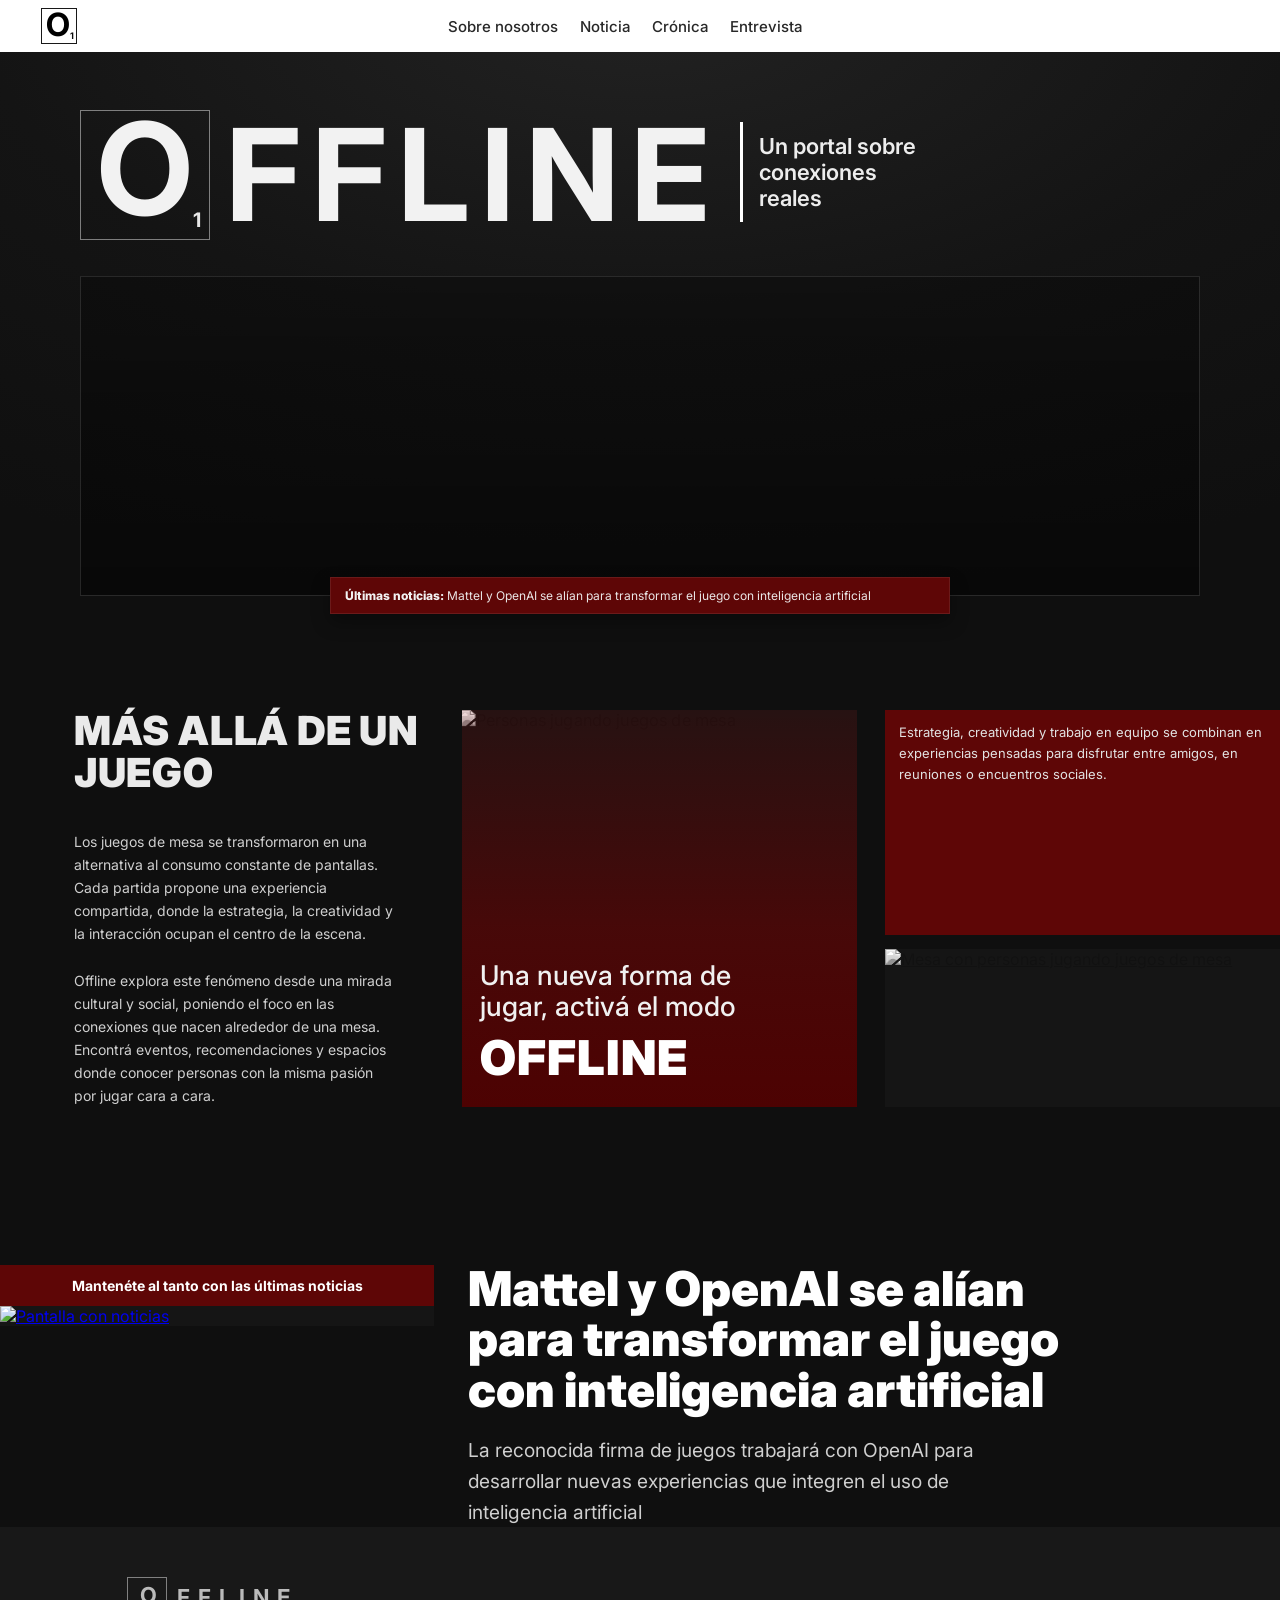
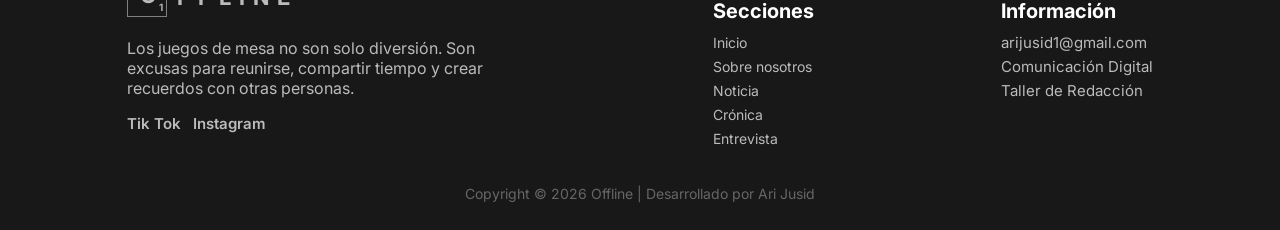
==== commit 446beb0c: "fix: image quality" ====
--- a/index.html
+++ b/index.html
@@ -101,7 +101,7 @@
 
       <a class="offline-side__media" href="#" aria-label="Ver nota destacada">
         <img
-          src="https://encrypted-tbn0.gstatic.com/images?q=tbn:ANd9GcRiUZeeAy7j-JDXgFXFmB9v5DwqqaVzf4krqQ&s"
+          src="https://images.pexels.com/photos/4691555/pexels-photo-4691555.jpeg"
           alt="Mesa con personas jugando juegos de mesa"
           loading="lazy"
           decoding="async"
--- a/styles.css
+++ b/styles.css
@@ -871,7 +871,7 @@
 }
 
 .main-nav .active a {
-    color: #c9fd6c;
+    color: var(--red);
 }
 
 .about-header {
@@ -898,23 +898,24 @@
 .about-intro {
     display: flex;
     align-items: center;
+    justify-content: center;
     gap: 40px;
-    max-width: 1100px;
-    margin: 60px auto;
-    padding: 0 5vw;
+    width: 100%;
+    padding-top: 10% ;
+
 }
 
 .about-img {
-    width: 350px;
+    width: 400px;
     aspect-ratio: 4/3;
     object-fit: cover;
-    border-radius: 14px;
 }
 
 .about-intro h4 {
-    color: #c9fd6c;
+    color: #fff;
     margin-bottom: 8px;
     margin-top: 0;
+    font-size: 15px;
 }
 
 .about-intro h2 {
@@ -925,14 +926,15 @@
 .about-intro p {
     color: #bbb;
     margin-bottom: 22px;
+    width: 80%;
 }
 
 .btn-main {
     display: inline-block;
     padding: 9px 32px;
-    background: #c9fd6c;
-    color: #111;
-    border-radius: 25px;
+    background: var(--red);
+    color: #ffffff;
+    border-radius: 5px;
     text-decoration: none;
     font-weight: 600;
     transition: filter .2s;
@@ -945,7 +947,7 @@
 .about-skills {
     display: flex;
     justify-content: center;
-    align-items: flex-start;
+    align-items: center;
     gap: 80px;
     max-width: 1100px;
     margin: 60px auto;
@@ -958,6 +960,7 @@
 
 .skill-bar {
     margin-bottom: 18px;
+    width: 100%;
 }
 
 .skill-bar span {
@@ -967,24 +970,23 @@
 
 .skill-bar .bar {
     display: inline-block;
-    width: 150px;
+    width: 80%;
     background: #222;
     height: 8px;
     vertical-align: middle;
-    margin: 0 12px;
+    margin-right: 10px;
     border-radius: 5px;
     position: relative;
 }
 
 .skill-bar .fill {
     height: 8px;
-    background: #c9fd6c;
+    background: var(--red);
     border-radius: 5px;
 }
 
 .skill-bar .percent {
     min-width: 38px;
-    display: inline-block;
     text-align: left;
 }
 
@@ -995,14 +997,13 @@
 }
 
 .stat-block {
-    background: #222;
     border-radius: 14px;
     text-align: center;
     padding: 24px 0;
 }
 
 .stat-block h2 {
-    color: #c9fd6c;
+    color: #fff;
     font-size: 36px;
     margin: 0;
 }
@@ -1014,8 +1015,9 @@
 
 .about-cta {
     position: relative;
-    margin: 80px 0 0;
     text-align: center;
+    width: 70%;
+    margin: 0 10% 10% 14%;
 }
 
 .cta-img {
@@ -1026,14 +1028,14 @@
 }
 
 .cta-content {
-    position: absolute;
+  position: absolute;
     left: 50%; top: 52%;
     transform: translate(-50%, -50%);
     width: 80%;
 }
 
 .cta-content h4 {
-    color: #c9fd6c;
+    color:white;
     margin-bottom: 8px;
 }
 
@@ -1120,7 +1122,7 @@
 }
 
 
-.brand-footer, .brand{
+.brand-footer .brand{
   width: 300px;
   height: 50px;
   gap: 10px;
@@ -1144,6 +1146,10 @@
     font-size: 10px;
   }
 
+  
+}
+
+.brand-footer{
   .tagline{
     display: none;
   }
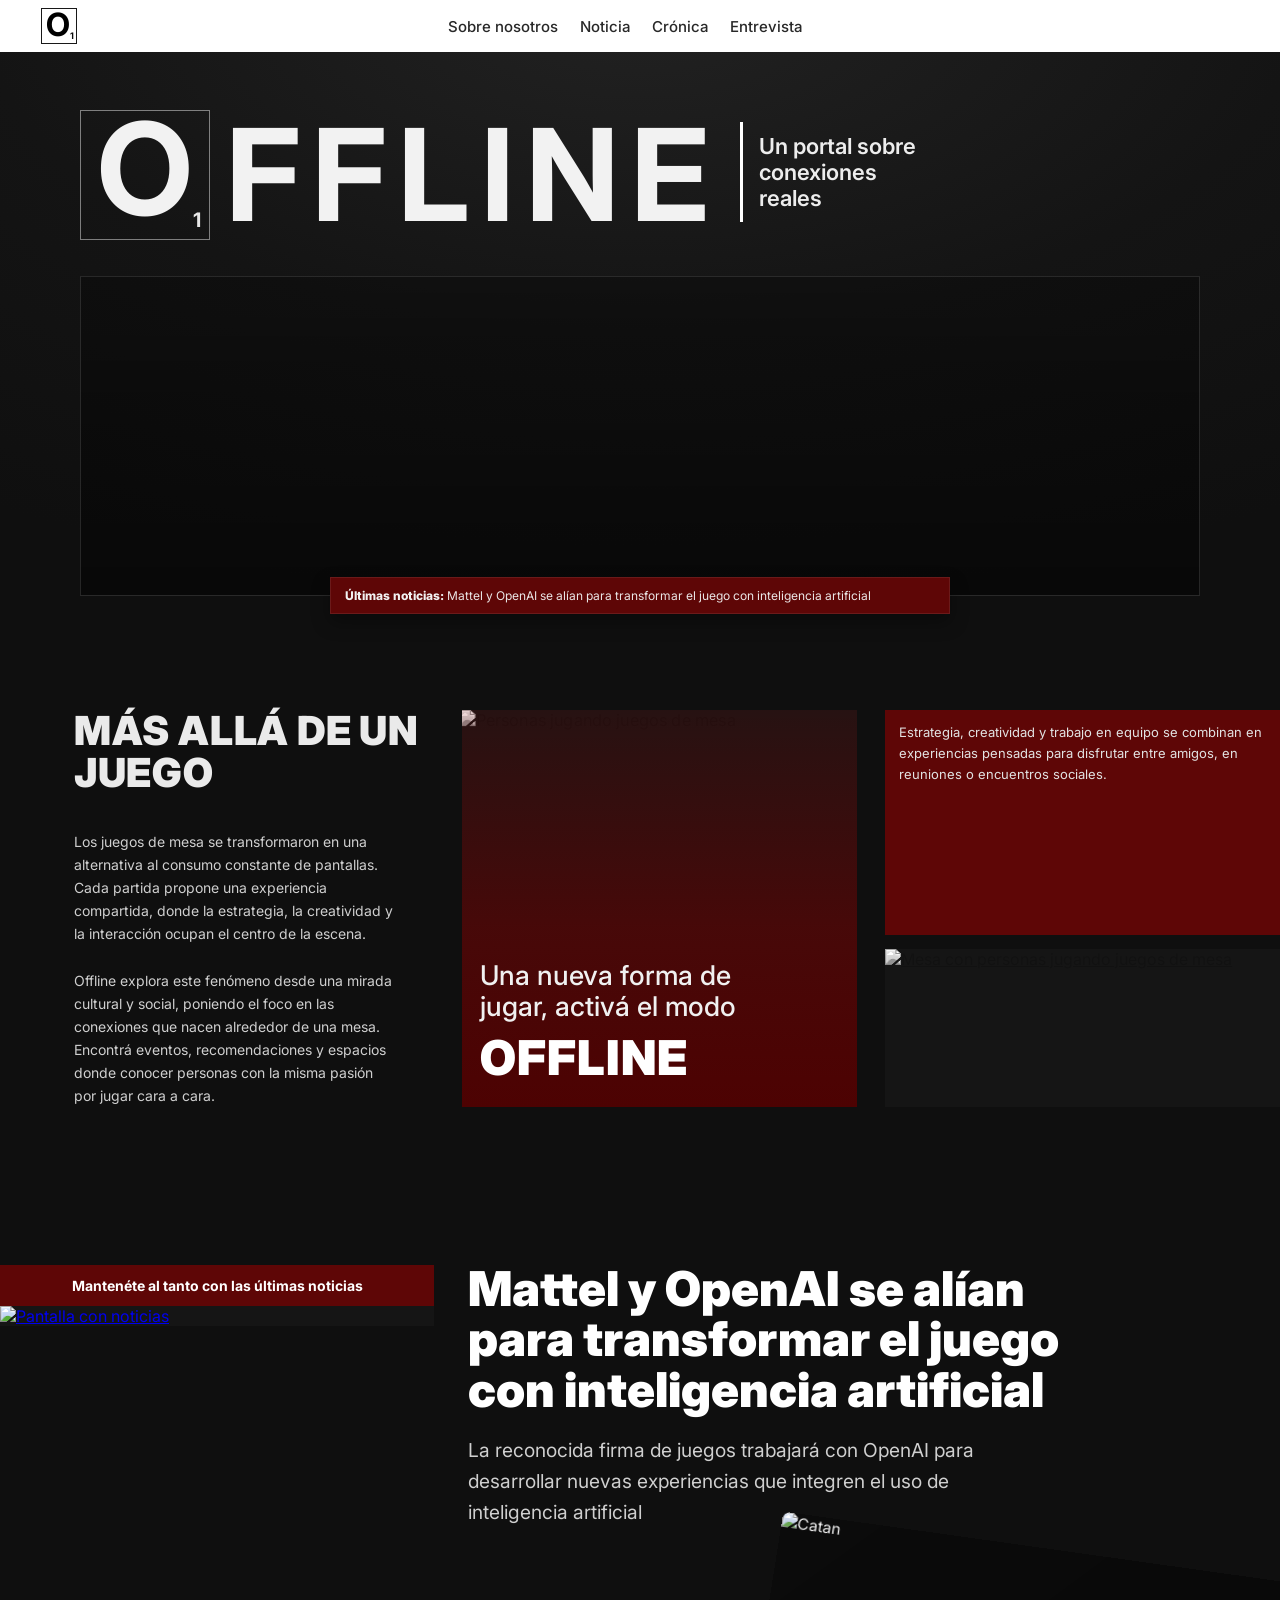
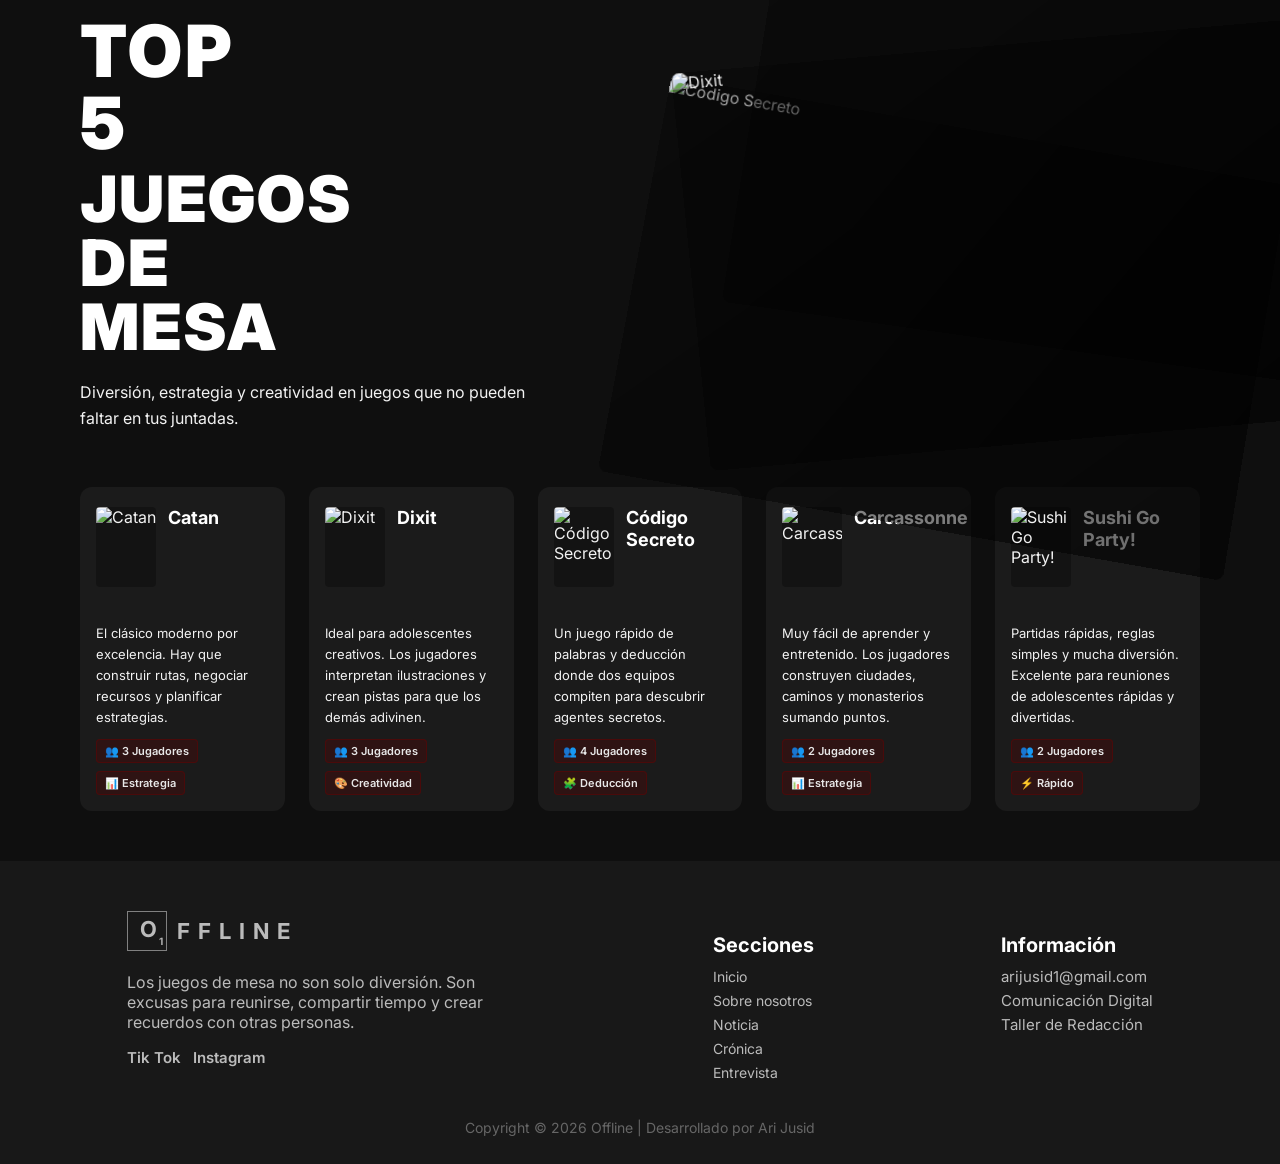
==== commit 947dfa55: "feat: add top 5" ====
--- a/index.html
+++ b/index.html
@@ -22,8 +22,8 @@
       <nav class="nav" aria-label="Primary">
         <a href="./about.html">Sobre nosotros</a>
         <a href="./news.html">Noticia</a>
-        <a href="#">Crónica</a>
-        <a href="#">Entrevista</a>
+        <a href="./cronica.html">Crónica</a>
+        <a href="./entrevista.html">Entrevista</a>
       </nav>
 
       <div class="dots" aria-hidden="true">
@@ -134,6 +134,126 @@
     </article>
   </div>
 </section>
+<!-- Main Content -->
+  <div class="top5__container">
+    <!-- Hero Section -->
+    <section class="top5__hero">
+      <div class="top5__hero-content">
+        <h1 class="top5__hero-title">
+          TOP 5
+          <span class="top5__hero-highlight">JUEGOS DE MESA</span>
+        </h1>
+        <p class="top5__hero-description">
+          Diversión, estrategia y creatividad en juegos que no pueden faltar en tus juntadas.
+        </p>
+
+      </div>
+
+      <div class="top5__hero-image">
+        <div class="top5__games-stack">
+          <div class="top5__game-box top5__game-box--1">
+            <img src="https://images.pexels.com/photos/37983585/pexels-photo-37983585.jpeg" alt="Catan">
+          </div>
+          <div class="top5__game-box top5__game-box--2">
+            <img src="https://images.pexels.com/photos/37983585/pexels-photo-37983585.jpeg" alt="Dixit">
+          </div>
+          <div class="top5__game-box top5__game-box--3">
+            <img src="https://images.pexels.com/photos/37983585/pexels-photo-37983585.jpeg" alt="Código Secreto">
+          </div>
+        </div>
+      </div>
+    </section>
+
+    <!-- Games Grid -->
+    <section class="top5__games-section">
+      <div class="top5__games-grid">
+        <!-- Game 1: Catan -->
+        <article class="top5__game-card">
+          <div class="top5__game-card-header">
+            <div class="top5__game-card-image">
+              <img src="https://assets.nintendo.com/image/upload/ar_16:9,c_lpad,w_1240/b_white/f_auto/q_auto/store/software/switch/70010000068417/f75365bce6cbfbf0e1678f1ce87fe8631234b505149e22a93464120bd8f9b98a" alt="Catan">
+            </div>
+            <h3 class="top5__game-card-title">Catan</h3>
+          </div>
+          <div class="top5__game-card-body">
+            <p class="top5__game-card-description">El clásico moderno por excelencia. Hay que construir rutas, negociar recursos y planificar estrategias.</p>
+            <div class="top5__game-card-tags">
+              <span class="top5__tag">👥 3 Jugadores</span>
+              <span class="top5__tag">📊 Estrategia</span>
+            </div>
+          </div>
+        </article>
+
+        <!-- Game 2: Dixit -->
+        <article class="top5__game-card">
+          <div class="top5__game-card-header">
+            <div class="top5__game-card-image">
+              <img src="https://encrypted-tbn0.gstatic.com/images?q=tbn:ANd9GcTtrZBx1qSNm2g-5Dr32Fmn7R0_uH4D_4EFFw&s" alt="Dixit">
+            </div>
+            <h3 class="top5__game-card-title">Dixit</h3>
+          </div>
+          <div class="top5__game-card-body">
+            <p class="top5__game-card-description">Ideal para adolescentes creativos. Los jugadores interpretan ilustraciones y crean pistas para que los demás adivinen.</p>
+            <div class="top5__game-card-tags">
+              <span class="top5__tag">👥 3 Jugadores</span>
+              <span class="top5__tag">🎨 Creatividad</span>
+            </div>
+          </div>
+        </article>
+
+        <!-- Game 3: Código Secreto -->
+        <article class="top5__game-card">
+          <div class="top5__game-card-header">
+            <div class="top5__game-card-image">
+              <img src="https://losjuegosdesauron.com/wp-content/uploads/2023/09/juego-mesa-codigo-secreto-2015-301298273.jpg" alt="Código Secreto">
+            </div>
+            <h3 class="top5__game-card-title">Código Secreto</h3>
+          </div>
+          <div class="top5__game-card-body">
+            <p class="top5__game-card-description">Un juego rápido de palabras y deducción donde dos equipos compiten para descubrir agentes secretos.</p>
+            <div class="top5__game-card-tags">
+              <span class="top5__tag">👥 4 Jugadores</span>
+              <span class="top5__tag">🧩 Deducción</span>
+            </div>
+          </div>
+        </article>
+
+        <!-- Game 4: Carcassonne -->
+        <article class="top5__game-card">
+          <div class="top5__game-card-header">
+            <div class="top5__game-card-image">
+              <img src="https://cf.geekdo-images.com/9W3DkpIZwD-CrQrzfewG1Q__itemrep/img/EIILrKhHv2DjTJ_Lw4Qx9oGSJ8w=/fit-in/246x300/filters:strip_icc()/pic9210962.jpg" alt="Carcassonne">
+            </div>
+            <h3 class="top5__game-card-title">Carcassonne</h3>
+          </div>
+          <div class="top5__game-card-body">
+            <p class="top5__game-card-description">Muy fácil de aprender y entretenido. Los jugadores construyen ciudades, caminos y monasterios sumando puntos.</p>
+            <div class="top5__game-card-tags">
+              <span class="top5__tag">👥 2 Jugadores</span>
+              <span class="top5__tag">📊 Estrategia</span>
+            </div>
+          </div>
+        </article>
+
+        <!-- Game 5: Sushi Go Party! -->
+        <article class="top5__game-card">
+          <div class="top5__game-card-header">
+            <div class="top5__game-card-image">
+              <img src="https://cf.geekdo-images.com/2f9uTicUSXkdPp2Yks6zFw__itemrep/img/Y_jPOWbp6_2qOzymSNIC6SZo4TE=/fit-in/246x300/filters:strip_icc()/pic5885689.jpg" alt="Sushi Go Party!">
+            </div>
+            <h3 class="top5__game-card-title">Sushi Go Party!</h3>
+          </div>
+          <div class="top5__game-card-body">
+            <p class="top5__game-card-description">Partidas rápidas, reglas simples y mucha diversión. Excelente para reuniones de adolescentes rápidas y divertidas.</p>
+            <div class="top5__game-card-tags">
+              <span class="top5__tag">👥 2 Jugadores</span>
+              <span class="top5__tag">⚡ Rápido</span>
+            </div>
+          </div>
+        </article>
+      </div>
+    </section>
+  </div>
 <footer class="main-footer">
         <div class="footer-inner">
             <div class="footer-brand">
--- a/styles.css
+++ b/styles.css
@@ -1174,4 +1174,1517 @@
         width: 99%;
         margin-top: -162px;
     }
+}
+
+/* Article Hero Container */
+.article-hero-container {
+    display: flex;
+    height: 70vh;
+    overflow: hidden;
+    background: url('https://www.image2url.com/r2/default/images/1779981231542-9be72e14-1d79-409d-86ea-10b8b3d15f7d.jpg');
+    right: 0;
+    top: 0;
+    background-size:contain;
+    filter: grayscale(100%) brightness(0.75);
+}
+
+.article-hero-content {
+    flex: 1;
+    padding: 60px 80px;
+    display: flex;
+    flex-direction: column;
+    justify-content: center;
+}
+
+/* Category Badge */
+.article-category-badge {
+    color: #6366f1;
+    font-size: 12px;
+    font-weight: 600;
+    letter-spacing: 2px;
+    text-transform: uppercase;
+    margin-bottom: 30px;
+    display: inline-block;
+    width: fit-content;
+}
+
+/* Title */
+.article-hero-title {
+    font-size: 56px;
+    font-weight: 800;
+    line-height: 1.1;
+    margin-bottom: 30px;
+    letter-spacing: -1px;
+}
+
+/* Subtitle */
+.article-hero-subtitle {
+    font-size: 18px;
+    color: #d1d5db;
+    max-width: 500px;
+    margin-bottom: 50px;
+    line-height: 1.8;
+    font-weight: 400;
+}
+
+/* Metadata Container */
+.article-hero-metadata {
+    display: flex;
+    align-items: center;
+    gap: 20px;
+    font-size: 14px;
+    color: #9ca3af;
+    
+}
+
+/* Meta Author */
+.article-meta-author {
+    display: flex;
+    align-items: center;
+    gap: 8px;
+}
+
+.article-author-icon {
+    width: 20px;
+    height: 20px;
+    display: flex;
+    align-items: center;
+    justify-content: center;
+    font-size: 12px;
+}
+
+.article-author-name {
+    font-size: 14px;
+}
+
+/* Meta Date */
+.article-meta-date {
+    display: flex;
+    align-items: center;
+}
+
+.article-date-text {
+    font-size: 14px;
+}
+
+/* Meta Reading Time */
+.article-meta-reading-time {
+    display: flex;
+    align-items: center;
+    gap: 8px;
+}
+
+.article-reading-time-icon {
+    width: 20px;
+    height: 20px;
+    display: flex;
+    align-items: center;
+    justify-content: center;
+    font-size: 12px;
+}
+
+.article-reading-time-text {
+    font-size: 14px;
+}
+
+/* Meta Separator */
+.article-meta-separator {
+    color: #4b5563;
+}
+
+
+/* Hexagon Pattern */
+.article-hero-hexagon-pattern {
+    position: absolute;
+    right: 50px;
+    top: 50%;
+    transform: translateY(-50%);
+    width: 400px;
+    height: 400px;
+    background: radial-gradient(circle, rgba(139, 92, 246, 0.3) 2px, transparent 2px);
+    background-size: 40px 40px;
+    opacity: 0.6;
+    z-index: 1;
+}
+
+/* Responsive Design */
+@media (max-width: 1024px) {
+    .article-hero-container {
+        flex-direction: column;
+        height: auto;
+    }
+
+    .article-hero-content {
+        padding: 40px;
+        min-height: 100vh;
+        justify-content: flex-start;
+        padding-top: 100px;
+    }
+
+    .article-hero-background-image,
+    .article-hero-hexagon-pattern {
+        display: none;
+    }
+
+    .article-hero-title {
+        font-size: 40px;
+    }
+
+    .article-hero-subtitle {
+        font-size: 16px;
+    }
+}
+
+@media (max-width: 640px) {
+    .article-hero-content {
+        padding: 30px 20px;
+    }
+
+    .article-hero-title {
+        font-size: 32px;
+    }
+
+    .article-hero-subtitle {
+        font-size: 14px;
+    }
+
+    .article-hero-metadata {
+        flex-wrap: wrap;
+        gap: 10px;
+    }
+}
+
+/* Cronica */
+.hero-cro{
+  position: relative;
+  height:320px;
+  padding:30px;
+  padding-top:120px;
+  padding-left:7%;
+
+  display:flex;
+  flex-direction:column;
+  justify-content:flex-end;
+
+  overflow:hidden;
+}
+
+.hero-cro::before{
+  content:"";
+  position:absolute;
+  inset:0;
+
+  background-image:url("https://images.pexels.com/photos/261043/pexels-photo-261043.jpeg");
+  background-size:cover;
+  background-position:center;
+
+  filter: grayscale(100%) brightness(0.75);
+
+  z-index:0;
+}
+
+.overlay-box{
+  position:relative;
+  z-index:1;
+
+  background:var(--red);
+  width:60%;
+  padding:20px;
+  color:white;
+  margin:30px 0;
+}
+
+.overlay-box h1{
+  font-size:2rem;
+  line-height:1.1;
+}
+
+.meta{
+  display:flex;
+  gap:25px;
+  color:white;
+  font-size:.8rem;
+  align-items:center;
+  font-weight: 500;
+}
+
+/* CONTENT */
+
+.container{
+  margin:auto;
+  padding:1% 6%;
+}
+
+.volanta{
+  font-size:.7rem;
+  letter-spacing:1px;
+  margin-bottom:20px;
+}
+
+.title{
+  font-size:2.2rem;
+  max-width:550px;
+  line-height:1.1;
+  margin-bottom:15px;
+}
+
+.subtitle{
+  color:#555;
+  font-size:1.2rem;
+  max-width:600px;
+  margin-bottom:35px;
+}
+
+.image-wrapper{
+  position:relative;
+  margin-bottom:50px;
+}
+
+.image-wrapper img{
+  width:100%;
+  display:block;
+}
+
+.caption{
+  position:absolute;
+  bottom:-12px;
+  left:50%;
+  transform:translateX(-50%);
+  background:var(--red);
+  color:white;
+  padding:8px 40px;
+  font-size:.8rem;
+}
+
+.content{
+  color:#555;
+  line-height:1.8;
+  
+}
+
+.content p{
+  margin: 0;
+  margin-bottom:20px;
+  width: 100%;
+  text-align: justify;    
+}
+
+.cuerpoCro p{
+  margin: 0 0 20px 0;
+    color: #d8d8d8;
+    font-size: 16px;
+    line-height: 1.95;
+    font-weight: 500;
+      text-align: justify;    
+
+}
+
+.bajada{
+  font-size:20px;
+  color: var(--muted);
+  margin-bottom: 4%;
+  font-weight: 600;
+}
+
+.volanta{
+  color: var(--muted);
+    font-size: 12px;
+    line-height: 1.6;
+}
+
+.article-aside-cro{
+  margin: 10%;
+  width: 100%;
+}
+
+/* ENTREVISTA */
+/* ===== TOPBAR ===== */
+.interview-topbar {
+  background: #fff;
+  color: #111;
+  padding: 12px 24px;
+  position: fixed;
+  width: 100%;
+  z-index: 100;
+  border-bottom: 1px solid #eee;
+}
+
+.interview-topbar__inner {
+  max-width: 1200px;
+  margin: 0 auto;
+  display: flex;
+  align-items: center;
+  gap: 16px;
+}
+
+.interview-topbar__logo-link {
+  text-decoration: none;
+}
+
+.interview-topbar__logo {
+  width: 40px;
+  height: 40px;
+  border: 1px solid #111;
+  display: grid;
+  place-items: center;
+  position: relative;
+  font-weight: bold;
+  letter-spacing: 1px;
+}
+
+.interview-topbar__logo span {
+  font-size: 32px;
+  transform: translateY(-3px);
+}
+
+.interview-topbar__logo b {
+  position: absolute;
+  right: 3px;
+  bottom: 3px;
+  font-size: 9px;
+  font-weight: 700;
+}
+
+.interview-topbar__spacer {
+  flex: 1;
+}
+
+.interview-topbar__right {
+  display: flex;
+  align-items: center;
+  gap: 16px;
+}
+
+.interview-topbar__social-link {
+  width: 32px;
+  height: 32px;
+  border-radius: 4px;
+  display: block;
+  background-size: cover;
+  background-position: center;
+}
+
+.interview-topbar__social-link--tiktok {
+  background-color: var(--interview-accent-red);
+  background-image: url("data:image/svg+xml,%3Csvg xmlns='http://www.w3.org/2000/svg' viewBox='0 0 24 24' fill='white'%3E%3Cpath d='M19.59 6.69a4.83 4.83 0 0 1-3.77-4.25V2h-3.45v13.67a2.89 2.89 0 0 1-5.1 1.74 2.89 2.89 0 0 1 2.31-4.64 2.86 2.86 0 0 1 .88.13V9.4a6.84 6.84 0 0 0-1-.05A6.33 6.33 0 0 0 5 20.1a6.34 6.34 0 0 0 10.86-3.47v-3.8a4.77 4.77 0 0 0 3.85 1.93v-3.65a4.85 4.85 0 0 1-.96-.09z'/%3E%3C/svg%3E");
+  background-repeat: no-repeat;
+}
+
+.interview-topbar__social-link--instagram {
+  background-color: var(--interview-accent-red);
+  background-image: url("data:image/svg+xml,%3Csvg xmlns='http://www.w3.org/2000/svg' viewBox='0 0 24 24' fill='white'%3E%3Crect x='2' y='2' width='20' height='20' rx='5' ry='5' fill='none' stroke='white' stroke-width='2'/%3E%3Ccircle cx='12' cy='12' r='4' fill='none' stroke='white' stroke-width='2'/%3E%3Ccircle cx='17.5' cy='6.5' r='1.5' fill='white'/%3E%3C/svg%3E");
+  background-repeat: no-repeat;
+}
+
+.interview-topbar__menu-btn {
+  background: none;
+  border: none;
+  font-size: 24px;
+  color: #111;
+  cursor: pointer;
+  padding: 0;
+  display: none;
+}
+
+/* ===== MAIN WRAPPER ===== */
+.interview-wrapper {
+  max-width: 90%;
+  margin: 0 auto;
+  padding: 100px 24px 0px;
+}
+
+/* ===== BREADCRUMB ===== */
+.interview-breadcrumb {
+  font-size: 13px;
+  color: var(--interview-text-muted);
+  margin-bottom: 32px;
+  display: flex;
+  gap: 8px;
+}
+
+.interview-breadcrumb__link {
+  color: var(--interview-text-muted);
+  text-decoration: none;
+}
+
+.interview-breadcrumb__link:hover {
+  text-decoration: underline;
+}
+
+.interview-breadcrumb__link--active {
+  color: var(--interview-accent-red);
+}
+
+.interview-breadcrumb__separator {
+  opacity: 0.6;
+}
+
+/* ===== TITLE SECTION ===== */
+.interview-title-section {
+  margin-bottom: 32px;
+}
+
+.interview-title-section__label {
+  font-size: 12px;
+  letter-spacing: 2px;
+  text-transform: uppercase;
+  font-weight: 900;
+  color: var(--interview-accent-red);
+  margin-bottom: 16px;
+}
+
+.interview-title-section__heading {
+  margin: 0 0 16px 0;
+  font-size: 48px;
+  font-weight: 900;
+  letter-spacing: -0.5px;
+  line-height: 1.2;
+  color: #fff;
+}
+
+.interview-title-section__deck {
+  margin: 0;
+  font-size: 16px;
+  color: var(--interview-text-muted);
+  line-height: 1.6;
+}
+
+/* ===== META SECTION ===== */
+.interview-meta {
+  display: flex;
+  align-items: center;
+  gap: 24px;
+  padding: 5px 10px;
+  margin-bottom: 24px;
+  border: 1px solid var(--interview-border);
+  background-color: var(--interview-accent-red);
+  flex-wrap: wrap;
+}
+
+.interview-meta__author {
+  display: flex;
+  align-items: center;
+  gap: 12px;
+}
+
+.interview-meta__author-avatar {
+  width: 48px;
+  height: 48px;
+  border-radius: 50%;
+}
+
+.interview-meta__label {
+  font-size: 11px;
+  color: var(--interview-text-muted);
+  text-transform: uppercase;
+  font-weight: 600;
+  display: block;
+}
+
+.interview-meta__author-name {
+  color: white;
+  text-decoration: none;
+  font-weight: 600;
+}
+
+.interview-meta__author-name:hover {
+  text-decoration: underline;
+}
+
+.interview-meta__stats {
+  display: flex;
+  gap: 16px;
+  flex: 1;
+  min-width: 200px;
+}
+
+.interview-meta__stat {
+  font-size: 13px;
+  color: var(--interview-text-muted);
+}
+
+.interview-meta__stat--clock {
+  display: flex;
+  align-items: center;
+  gap: 6px;
+}
+
+.interview-meta__share {
+  display: flex;
+  gap: 8px;
+}
+
+.interview-meta__share-btn {
+  width: 36px;
+  height: 36px;
+  display: grid;
+  place-items: center;
+  text-decoration: none;
+  color: #fff;
+  font-weight: 900;
+  border: 1px solid rgba(255, 255, 255, 0.2);
+  background: rgba(255, 255, 255, 0.1);
+  font-size: 14px;
+  transition: all 0.2s ease;
+}
+
+.interview-meta__share-btn:hover {
+  border-color: rgba(255, 255, 255, 0.4);
+  background: rgba(255, 255, 255, 0.15);
+}
+
+/* ===== FEATURED IMAGE ===== */
+.interview-featured-image {
+  margin: 0 0 40px 0;
+}
+
+.interview-featured-image__photo {
+  width: 100%;
+  height: 500px;
+  display: block;
+  margin-bottom: 12px;
+    object-fit: cover;
+
+  border: 1px solid var(--interview-border);
+}
+
+.interview-featured-image__caption {
+  font-size: 13px;
+  color: var(--interview-text-muted);
+  margin: 0;
+}
+
+/* ===== CONTENT WRAPPER ===== */
+.interview-content-wrapper {
+  display: grid;
+  grid-template-columns:  300px 1fr;
+  gap: 40px;
+}
+
+/* ===== Q&A SECTION ===== */
+.interview-qa-section {
+  display: flex;
+  flex-direction: column;
+    text-align: justify;    
+
+}
+
+.interview-qa-item {
+  padding-bottom: 32px;
+  border-bottom: 1px solid var(--interview-border);
+}
+
+.interview-qa-item:last-child {
+  border-bottom: none;
+  padding-bottom: 0;
+}
+
+.interview-qa-item__question-header {
+  display: flex;
+  gap: 12px;
+  align-items: flex-start;
+  margin-bottom: 16px;
+}
+
+.interview-qa-item__badge {
+  background: var(--interview-accent-red);
+  color: #fff;
+  width: 28px;
+  height: 28px;
+  display: grid;
+  place-items: center;
+  font-weight: 900;
+  font-size: 12px;
+  flex-shrink: 0;
+  border-radius: 50%;
+}
+
+.interview-qa-item__question {
+  margin: 0;
+  font-size: 16px;
+  font-weight: 700;
+  color: var(--interview-accent-red);
+  line-height: 1.3;
+}
+
+.interview-qa-item__answer-group {
+  display: flex;
+  gap: 12px;
+  align-items: flex-start;
+}
+
+.interview-qa-item__responder-label {
+  width: 28px;
+  height: 28px;
+  display: grid;
+  place-items: center;
+  font-weight: 600;
+  font-size: 12px;
+  color: var(--interview-text-muted);
+  flex-shrink: 0;
+  border: 1px solid var(--interview-border);
+  border-radius: 50%;
+}
+
+.interview-qa-item__answer {
+  margin: 0;
+  font-size: 15px;
+  color: var(--interview-text);
+  line-height: 1.7;
+}
+
+/* ===== SIDEBAR ===== */
+.interview-sidebar {
+  display: flex;
+  flex-direction: column;
+  gap: 24px;
+}
+
+.interview-sidebar__highlight {
+  background: rgba(94, 6, 6, 0.15);
+  border: 1px solid rgba(94, 6, 6, 0.3);
+  padding: 20px;
+  border-left: 4px solid var(--interview-accent-red);
+}
+
+.interview-sidebar__highlight-title {
+  margin: 0 0 12px 0;
+  font-size: 11px;
+  letter-spacing: 1px;
+  text-transform: uppercase;
+  font-weight: 900;
+  color: #fff;
+}
+
+.interview-sidebar__highlight-quote {
+  margin: 0 0 12px 0;
+  font-size: 16px;
+  font-weight: 600;
+  color: #fff;
+  line-height: 1.4;
+  position: relative;
+}
+
+.interview-sidebar__quote-icon {
+  width: 24px;
+  height: 24px;
+  color: var(--interview-accent-red);
+  margin-bottom: 8px;
+  opacity: 0.8;
+}
+
+.interview-sidebar__highlight-context {
+  margin: 0;
+  font-size: 13px;
+  color: var(--interview-text-muted);
+  line-height: 1.5;
+}
+
+.interview-sidebar__box {
+  border: 1px solid var(--interview-border);
+  background: rgba(255, 255, 255, 0.03);
+  padding: 16px;
+}
+
+.interview-sidebar__box-title {
+  margin: 0 0 16px 0;
+  font-size: 11px;
+  letter-spacing: 1px;
+  text-transform: uppercase;
+  font-weight: 900;
+  color: #fff;
+}
+
+.interview-sidebar__index-list {
+  margin: 0;
+  padding: 0;
+  list-style: none;
+}
+
+.interview-sidebar__index-list li {
+  margin-bottom: 12px;
+}
+
+.interview-sidebar__index-list li:last-child {
+  margin-bottom: 0;
+}
+
+.interview-sidebar__index-link {
+  font-size: 12px;
+  color: var(--interview-text-muted);
+  text-decoration: none;
+  line-height: 1.4;
+}
+
+.interview-sidebar__index-link:hover {
+  color: var(--interview-accent-red);
+}
+
+.interview-sidebar__share-group {
+  display: flex;
+  gap: 8px;
+}
+
+.interview-sidebar__share-btn {
+  flex: 1;
+  height: 36px;
+  display: grid;
+  place-items: center;
+  text-decoration: none;
+  color: #fff;
+  font-weight: 900;
+  border: 1px solid rgba(255, 255, 255, 0.2);
+  background: rgba(255, 255, 255, 0.08);
+  font-size: 14px;
+  transition: all 0.2s ease;
+}
+
+.interview-sidebar__share-btn:hover {
+  border-color: rgba(255, 255, 255, 0.4);
+  background: rgba(255, 255, 255, 0.15);
+}
+
+/* ===== LATEST NEWS SECTION ===== */
+.interview-latest-news {
+  margin-bottom: 60px;
+  padding-bottom: 32px;
+  border-bottom: 1px solid var(--interview-border);
+}
+
+.interview-latest-news__title {
+  margin: 0 0 20px 0;
+  font-size: 12px;
+  letter-spacing: 2px;
+  text-transform: uppercase;
+  font-weight: 900;
+  color: #fff;
+}
+
+.interview-latest-news__grid {
+  display: grid;
+  grid-template-columns: 1fr 1fr;
+  gap: 24px;
+}
+
+.interview-news-card {
+  display: flex;
+  flex-direction: column;
+  gap: 8px;
+}
+
+.interview-news-card__bullet {
+  color: var(--interview-accent-red);
+  font-size: 12px;
+}
+
+.interview-news-card__heading {
+  margin: 0;
+  font-size: 14px;
+  font-weight: 600;
+  color: var(--interview-text);
+  line-height: 1.4;
+}
+
+.interview-news-card__time {
+  font-size: 12px;
+  color: var(--interview-text-muted);
+}
+
+/* ===== TAGS SECTION ===== */
+.interview-tags {
+  display: flex;
+  gap: 12px;
+  flex-wrap: wrap;
+  margin-bottom: 60px;
+  padding-bottom: 40px;
+  border-bottom: 1px solid var(--interview-border);
+}
+
+.interview-tags__tag {
+  font-size: 11px;
+  letter-spacing: 1px;
+  text-transform: uppercase;
+  font-weight: 700;
+  padding: 6px 12px;
+  background: rgba(255, 255, 255, 0.08);
+  border: 1px solid rgba(255, 255, 255, 0.15);
+  color: var(--interview-text);
+  text-decoration: none;
+  transition: all 0.2s ease;
+}
+
+.interview-tags__tag:hover {
+  border-color: var(--interview-accent-red);
+  color: var(--interview-accent-red);
+}
+
+/* ===== FOOTER ===== */
+.interview-footer {
+  background: var(--interview-bg);
+  border-top: 1px solid var(--interview-border);
+  padding: 40px 24px 20px;
+}
+
+.interview-footer__inner {
+  max-width: 1200px;
+  margin: 0 auto;
+  display: grid;
+  grid-template-columns: 2fr 1fr 1fr;
+  gap: 40px;
+  padding-bottom: 32px;
+  border-bottom: 1px solid var(--interview-border);
+}
+
+.interview-footer__brand {
+  display: flex;
+  align-items: center;
+  gap: 16px;
+  margin-bottom: 16px;
+}
+
+.interview-footer__logo {
+  width: 60px;
+  height: 60px;
+  border: 1px solid rgba(255, 255, 255, 0.3);
+  display: grid;
+  place-items: center;
+  position: relative;
+  font-weight: bold;
+  letter-spacing: 1px;
+}
+
+.interview-footer__logo span {
+  font-size: 50px;
+  transform: translateY(-8px);
+}
+
+.interview-footer__logo b {
+  position: absolute;
+  right: 5px;
+  bottom: 5px;
+  font-size: 12px;
+}
+
+.interview-footer__wordmark {
+  font-size: 50px;
+  font-weight: bold;
+  letter-spacing: 6px;
+  line-height: 1;
+}
+
+.interview-footer__links-section,
+.interview-footer__contact-section {
+  display: flex;
+  flex-direction: column;
+}
+
+.interview-footer__section-title {
+  margin: 0 0 12px 0;
+  font-size: 12px;
+  letter-spacing: 1px;
+  text-transform: uppercase;
+  font-weight: 900;
+  color: #fff;
+}
+
+.interview-footer__link-list,
+.interview-footer__contact-list {
+  margin: 0;
+  padding: 0;
+  list-style: none;
+}
+
+.interview-footer__link-list li,
+.interview-footer__contact-list li {
+  margin-bottom: 8px;
+}
+
+.interview-footer__link-list a,
+.interview-footer__contact-list a {
+  color: var(--interview-text-muted);
+  text-decoration: none;
+  font-size: 13px;
+  transition: color 0.2s ease;
+}
+
+.interview-footer__link-list a:hover,
+.interview-footer__contact-list a:hover {
+  color: #fff;
+}
+
+.interview-footer__contact-list li:not(a) {
+  color: var(--interview-text-muted);
+  font-size: 13px;
+}
+
+.interview-footer__copyright {
+  max-width: 1200px;
+  margin: 0 auto;
+  padding: 20px 0;
+  text-align: center;
+  font-size: 12px;
+  color: var(--interview-text-muted);
+  opacity: 0.7;
+}
+
+/* ===== RESPONSIVE ===== */
+@media (max-width: 900px) {
+  .interview-wrapper {
+    padding: 80px 16px 40px;
+  }
+
+  .interview-content-wrapper {
+    grid-template-columns: 1fr;
+    gap: 32px;
+  }
+
+  .interview-latest-news__grid {
+    grid-template-columns: 1fr;
+  }
+
+  .interview-title-section__heading {
+    font-size: 32px;
+  }
+
+  .interview-footer__inner {
+    grid-template-columns: 1fr;
+    gap: 24px;
+  }
+}
+
+@media (max-width: 640px) {
+  .interview-topbar {
+    padding: 12px 16px;
+  }
+
+  .interview-topbar__menu-btn {
+    display: block;
+  }
+
+  .interview-wrapper {
+    padding: 70px 12px 30px;
+  }
+
+  .interview-title-section__heading {
+    font-size: 24px;
+  }
+
+  .interview-meta {
+    gap: 12px;
+  }
+
+  .interview-qa-item__question {
+    font-size: 14px;
+  }
+
+  .interview-qa-item__answer {
+    font-size: 14px;
+  }
+}
+:root {
+  --interview-bg: #141414;
+  --interview-bg-secondary: #0f0f0f;
+  --interview-text: #f2f2f2;
+  --interview-text-muted: #bdbdbd;
+  --interview-accent-red: #5e0606;
+  --interview-border: rgba(255, 255, 255, 0.12);
+}
+
+.interview-qa-section p[id]{
+  scroll-margin-top: 100px;
+}
+
+/* TOP */
+/* ========== MAIN CONTAINER ========== */
+.top5__container {
+  max-width: 90%;
+  margin: 0 auto;
+  padding: 60px 16px 50px;
+}
+
+/* ========== HERO SECTION ========== */
+.top5__hero {
+  display: flex;
+  align-items: center;
+  justify-content: space-between;
+  gap: 60px;
+  position: relative;
+}
+
+.top5__hero-content {
+  flex: 1;
+  z-index: 2;
+}
+
+.top5__hero-title {
+  font-size: 72px;
+  font-weight: 900;
+  letter-spacing: 3px;
+  margin: 0;
+  line-height: 1;
+  text-transform: uppercase;
+  color: #fff;
+  word-spacing: 100vw;
+}
+
+.top5__hero-highlight {
+  color: var(--top5-accent-red);
+  display: block;
+  font-size: 64px;
+  letter-spacing: 2px;
+  margin-top: 8px;
+}
+
+.top5__hero-description {
+  font-size: 16px;
+  color: var(--top5-text-muted);
+  line-height: 1.65;
+  max-width: 480px;
+  margin: 20px 0 28px 0;
+}
+
+.top5__btn-primary {
+  display: inline-flex;
+  align-items: center;
+  gap: 8px;
+  padding: 12px 32px;
+  background: var(--top5-accent-cyan);
+  color: #111;
+  text-decoration: none;
+  font-weight: 700;
+  letter-spacing: 0.5px;
+  border-radius: 50px;
+  transition: all 0.3s ease;
+  font-size: 14px;
+  cursor: pointer;
+  border: none;
+  font-family: "Inter", Helvetica, sans-serif;
+}
+
+.top5__btn-primary:hover {
+  background: #19a5ad;
+  transform: translateY(-2px);
+  box-shadow: var(--top5-shadow-sm);
+}
+
+.top5__btn-primary:active {
+  transform: translateY(0);
+}
+
+.top5__btn-star {
+  font-size: 16px;
+}
+
+.top5__hero-image {
+  flex: 1;
+  position: relative;
+  height: 500px;
+}
+
+.top5__games-stack {
+  position: absolute;
+  top: 0;
+  right: 0;
+  width: 100%;
+  height: 100%;
+  perspective: 1000px;
+}
+
+.top5__game-box {
+  position: absolute;
+  width: 630px;
+  height: 400px;
+  background: linear-gradient(135deg, rgba(0, 0, 0, 0.3), rgba(0, 0, 0, 0.6));
+  border: 1px solid var(--top5-border-light);
+  border-radius: 8px;
+  overflow: hidden;
+  box-shadow: var(--top5-shadow);
+  transition: all 0.3s ease;
+}
+
+.top5__game-box img {
+  width: 100%;
+  height: 100%;
+  object-fit: cover;
+  filter: grayscale(30%);
+}
+
+.top5__game-box:hover {
+  filter: brightness(1.1);
+}
+
+.top5__game-box--1 {
+  transform: translateX(80px) translateY(-40px) rotateZ(8deg) rotateX(5deg);
+  z-index: 5;
+}
+
+.top5__game-box--2 {
+  transform: translateX(20px) translateY(60px) rotateZ(-5deg) rotateX(-3deg);
+  z-index: 4;
+}
+
+.top5__game-box--3 {
+  transform: translateX(-40px) translateY(140px) rotateZ(10deg) rotateX(2deg);
+  z-index: 3;
+}
+
+/* ========== GAMES SECTION ========== */
+
+.top5__games-grid {
+  display: grid;
+  grid-template-columns: repeat(5, 1fr);
+  gap: 24px;
+}
+
+/* ========== GAME CARD ========== */
+.top5__game-card {
+  background: rgba(255, 255, 255, 0.05);
+  border: 1px solid var(--top5-border-light);
+  border-radius: 12px;
+  overflow: hidden;
+  transition: all 0.3s ease;
+  display: flex;
+  flex-direction: column;
+}
+
+.top5__game-card:hover {
+  background: rgba(255, 255, 255, 0.08);
+  border-color: rgba(255, 255, 255, 0.2);
+  transform: translateY(-8px);
+  box-shadow: 0 12px 24px rgba(94, 6, 6, 0.2);
+}
+
+.top5__game-card-header {
+  padding: 20px 16px;
+  display: flex;
+  align-items: flex-start;
+  gap: 12px;
+  border-bottom: 1px solid var(--top5-border-light);
+}
+
+.top5__game-card-image {
+  width: 60px;
+  height: 80px;
+  background: rgba(0, 0, 0, 0.3);
+  border-radius: 4px;
+  overflow: hidden;
+  flex-shrink: 0;
+}
+
+.top5__game-card-image img {
+  width: 100%;
+  height: 100%;
+  object-fit: cover;
+  filter: grayscale(20%);
+}
+
+.top5__game-card-title {
+  margin: 0;
+  font-size: 18px;
+  font-weight: 700;
+  color: #fff;
+  line-height: 1.2;
+}
+
+.top5__game-card-body {
+  padding: 16px;
+  flex: 1;
+  display: flex;
+  flex-direction: column;
+}
+
+.top5__game-card-description {
+  margin: 0 0 12px 0;
+  font-size: 13px;
+  color: var(--top5-text-muted);
+  line-height: 1.6;
+  flex: 1;
+}
+
+.top5__game-card-tags {
+  display: flex;
+  flex-wrap: wrap;
+  gap: 8px;
+  margin-top: auto;
+}
+
+.top5__tag {
+  display: inline-block;
+  padding: 4px 8px;
+  background: rgba(94, 6, 6, 0.3);
+  border: 1px solid rgba(94, 6, 6, 0.6);
+  border-radius: 4px;
+  font-size: 11px;
+  color: #e7e7e7;
+  font-weight: 600;
+  white-space: nowrap;
+}
+
+/* ========== CTA SECTION ========== */
+.top5__cta-section {
+  display: flex;
+  align-items: center;
+  justify-content: center;
+  gap: 30px;
+  padding: 40px;
+  background: rgba(94, 6, 6, 0.15);
+  border: 1px solid rgba(94, 6, 6, 0.3);
+  border-radius: 12px;
+  transition: all 0.3s ease;
+}
+
+.top5__cta-section:hover {
+  background: rgba(94, 6, 6, 0.2);
+  border-color: rgba(94, 6, 6, 0.5);
+}
+
+.top5__cta-icon {
+  font-size: 48px;
+  opacity: 0.8;
+  transition: transform 0.3s ease;
+}
+
+.top5__cta-section:hover .top5__cta-icon {
+  transform: scale(1.1);
+}
+
+.top5__cta-content {
+  text-align: center;
+}
+
+.top5__cta-title {
+  margin: 0 0 8px 0;
+  font-size: 16px;
+  font-weight: 700;
+  color: #fff;
+  letter-spacing: 0.5px;
+  text-transform: uppercase;
+}
+
+.top5__cta-text {
+  margin: 0;
+  font-size: 14px;
+  color: var(--top5-text-muted);
+  line-height: 1.5;
+}
+
+.top5__cta-actions {
+  display: flex;
+  gap: 12px;
+  margin-left: auto;
+}
+
+.top5__action-btn {
+  width: 40px;
+  height: 40px;
+  display: grid;
+  place-items: center;
+  background: rgba(255, 255, 255, 0.1);
+  border: 1px solid rgba(255, 255, 255, 0.2);
+  border-radius: 50%;
+  color: #fff;
+  text-decoration: none;
+  font-size: 18px;
+  transition: all 0.2s ease;
+  cursor: pointer;
+  font-family: "Inter", Helvetica, sans-serif;
+}
+
+.top5__action-btn:hover {
+  background: rgba(94, 6, 6, 0.6);
+  border-color: rgba(94, 6, 6, 0.8);
+  transform: scale(1.05);
+}
+
+.top5__action-btn:active {
+  transform: scale(0.95);
+}
+
+/* ========== RESPONSIVE - TABLET ========== */
+@media (max-width: 1200px) {
+  .top5__hero {
+    gap: 40px;
+  }
+
+  .top5__hero-title {
+    font-size: 52px;
+  }
+
+  .top5__hero-highlight {
+    font-size: 48px;
+  }
+
+  .top5__games-grid {
+    grid-template-columns: repeat(3, 1fr);
+  }
+}
+
+/* ========== RESPONSIVE - MEDIUM ========== */
+@media (max-width: 900px) {
+  .top5__hero {
+    flex-direction: column;
+    gap: 40px;
+  }
+
+  .top5__hero-image {
+    height: 350px;
+  }
+
+  .top5__games-grid {
+    grid-template-columns: repeat(2, 1fr);
+  }
+
+  .top5__cta-section {
+    flex-direction: column;
+    text-align: center;
+  }
+
+  .top5__cta-actions {
+    margin-left: 0;
+    justify-content: center;
+  }
+}
+
+/* ========== RESPONSIVE - MOBILE ========== */
+@media (max-width: 640px) {
+  .top5__container {
+    padding: 80px 16px 40px;
+  }
+
+  .top5__header-inner {
+    max-width: 100%;
+    margin: 0 2%;
+  }
+
+  .top5__nav {
+    display: none;
+  }
+
+  .top5__hero-title {
+    font-size: 36px;
+    letter-spacing: 1px;
+  }
+
+  .top5__hero-highlight {
+    font-size: 32px;
+    letter-spacing: 0.5px;
+    margin-top: 4px;
+  }
+
+  .top5__hero-description {
+    font-size: 14px;
+  }
+
+  .top5__games-grid {
+    grid-template-columns: 1fr;
+    gap: 18px;
+  }
+
+  .top5__cta-section {
+    padding: 24px;
+    gap: 16px;
+  }
+
+  .top5__cta-icon {
+    font-size: 36px;
+  }
+
+  .top5__cta-title {
+    font-size: 14px;
+  }
+
+  .top5__cta-text {
+    font-size: 12px;
+  }
+
+  .top5__action-btn {
+    width: 36px;
+    height: 36px;
+    font-size: 16px;
+  }
+}
+
+/* ========== RESPONSIVE - SMALL MOBILE ========== */
+@media (max-width: 480px) {
+  .top5__container {
+    padding: 80px 12px 30px;
+  }
+
+  .top5__hero-title {
+    font-size: 28px;
+  }
+
+  .top5__hero-highlight {
+    font-size: 24px;
+  }
+
+  .top5__hero-description {
+    font-size: 13px;
+    max-width: 100%;
+  }
+
+  .top5__btn-primary {
+    width: 100%;
+    justify-content: center;
+    padding: 10px 24px;
+    font-size: 13px;
+  }
+
+  .top5__game-card-header {
+    padding: 16px 12px;
+  }
+
+  .top5__game-card-title {
+    font-size: 16px;
+  }
+
+  .top5__game-card-description {
+    font-size: 12px;
+  }
+
+  .top5__tag {
+    font-size: 10px;
+    padding: 3px 6px;
+  }
+
+  .top5__cta-actions {
+    gap: 8px;
+  }
+
+  .top5__action-btn {
+    width: 32px;
+    height: 32px;
+    font-size: 14px;
+  }
+}
+
+/* ========== ACCESSIBILITY ========== */
+@media (prefers-reduced-motion: reduce) {
+  .top5__btn-primary,
+  .top5__game-card,
+  .top5__action-btn,
+  .top5__cta-section {
+    transition: none;
+  }
+
+  .top5__game-box {
+    transform: none !important;
+  }
+}
+
+@media (prefers-color-scheme: light) {
+  .top5__header {
+    background: #f8f8f8;
+    box-shadow: 0 2px 8px rgba(0, 0, 0, 0.1);
+  }
+
+  .top5__logo,
+  .top5__logo span,
+  .top5__logo b {
+    color: #000;
+  }
+
+  .top5__nav a {
+    color: #333;
+  }
 }
